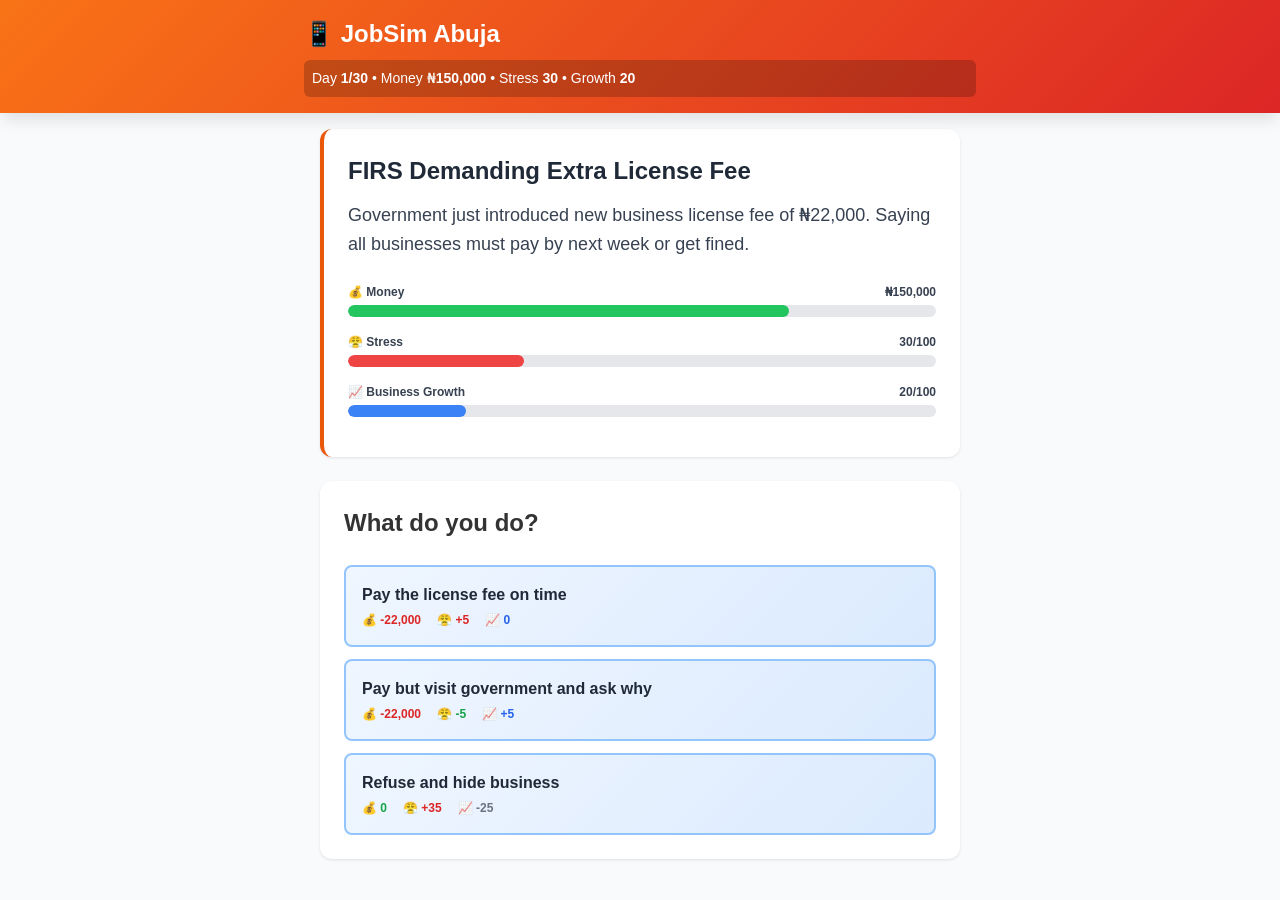
==== index.html @ 6e8648c7 "Add files via upload" ====
<!DOCTYPE html>
<html lang="en">
<head>
    <meta charset="UTF-8">
    <meta name="viewport" content="width=device-width, initial-scale=1.0">
    <title>JobSim Abuja - 30 Day Business Simulation</title>
    <link rel="stylesheet" href="style.css">
</head>
<body>
    <div class="header"></div>
    <div class="container"></div>
    <script src="script.js"></script>
</body>
</html>
---- style.css ----
* {
    margin: 0;
    padding: 0;
    box-sizing: border-box;
}

body {
    font-family: -apple-system, BlinkMacSystemFont, 'Segoe UI', Roboto, Oxygen, Ubuntu, Cantarell, sans-serif;
    background-color: #f9fafb;
    color: #333;
    line-height: 1.5;
}

/* ============ ANIMATIONS ============ */
@keyframes flash-red {
    0%, 100% { color: inherit; }
    50% { color: #dc2626; }
}

@keyframes shake {
    0%, 100% { transform: translateX(0); }
    10%, 30%, 50%, 70%, 90% { transform: translateX(-5px); }
    20%, 40%, 60%, 80% { transform: translateX(5px); }
}

@keyframes slideInDown {
    from {
        opacity: 0;
        transform: translateY(-30px);
    }
    to {
        opacity: 1;
        transform: translateY(0);
    }
}

@keyframes fadeIn {
    from { opacity: 0; }
    to { opacity: 1; }
}

@keyframes scaleIn {
    from {
        opacity: 0;
        transform: scale(0.95);
    }
    to {
        opacity: 1;
        transform: scale(1);
    }
}

.flash-red {
    animation: flash-red 0.6s ease-in-out 3;
}

.shake {
    animation: shake 0.5s ease-in-out 1;
}

.vignette {
    position: fixed;
    top: 0;
    left: 0;
    width: 100%;
    height: 100%;
    pointer-events: none;
    box-shadow: inset 0 0 100px rgba(220, 38, 38, 0.3);
    z-index: 40;
}

/* ============ HEADER ============ */
.header {
    background: linear-gradient(135deg, #f97316 0%, #dc2626 100%);
    color: white;
    padding: 1rem;
    box-shadow: 0 10px 15px -3px rgba(0, 0, 0, 0.1);
    position: sticky;
    top: 0;
    z-index: 10;
    animation: slideInDown 0.3s ease-out;
}

.header-content {
    max-width: 42rem;
    margin: 0 auto;
}

.header h1 {
    font-size: 1.5rem;
    font-weight: bold;
    margin-bottom: 0.5rem;
}

.header-stats {
    font-size: 0.875rem;
    background-color: rgba(0, 0, 0, 0.2);
    padding: 0.5rem;
    border-radius: 0.375rem;
}

.header-stats span {
    font-weight: 600;
}

/* ============ CONTAINER ============ */
.container {
    max-width: 42rem;
    margin: 0 auto;
    padding: 1rem;
    padding-bottom: 2rem;
}

/* ============ CARD ============ */
.card {
    background: white;
    border-radius: 0.75rem;
    box-shadow: 0 1px 3px rgba(0, 0, 0, 0.1);
    padding: 1.5rem;
    animation: scaleIn 0.3s ease-out;
}

.card.gameplay {
    margin-bottom: 1.5rem;
}

.card.scenario {
    border-left: 4px solid #ea580c;
}

/* ============ STAT BARS ============ */
.stat-bar {
    margin-bottom: 1rem;
}

.stat-bar-label {
    display: flex;
    justify-content: space-between;
    font-size: 0.75rem;
    font-weight: 600;
    color: #374151;
    margin-bottom: 0.25rem;
}

.stat-bar-label.flash {
    animation: flash-red 0.6s ease-in-out 3;
    color: #dc2626;
}

.stat-bar-track {
    width: 100%;
    background-color: #e5e7eb;
    border-radius: 9999px;
    height: 0.75rem;
    overflow: hidden;
}

.stat-bar-fill {
    height: 100%;
    border-radius: 9999px;
    transition: width 0.3s ease-in-out;
}

.stat-bar-fill.green { background-color: #22c55e; }
.stat-bar-fill.red { background-color: #ef4444; }
.stat-bar-fill.blue { background-color: #3b82f6; }

/* ============ SCENARIO CARD ============ */
.scenario-title {
    font-size: 1.5rem;
    font-weight: bold;
    color: #1f2937;
    margin-bottom: 0.75rem;
}

.scenario-description {
    color: #374151;
    font-size: 1.125rem;
    margin-bottom: 1.5rem;
    line-height: 1.6;
}

/* ============ CHOICES ============ */
.choices {
    display: flex;
    flex-direction: column;
    gap: 0.75rem;
}

.choice-btn {
    text-align: left;
    padding: 1rem;
    background: linear-gradient(135deg, #eff6ff 0%, #dbeafe 100%);
    border: 2px solid #93c5fd;
    border-radius: 0.5rem;
    cursor: pointer;
    transition: all 0.2s;
    font-family: inherit;
    font-size: 1rem;
}

.choice-btn:hover {
    background: linear-gradient(135deg, #dbeafe 0%, #bfdbfe 100%);
    box-shadow: 0 4px 6px -1px rgba(0, 0, 0, 0.1);
}

.choice-btn:active {
    transform: scale(0.98);
}

.choice-text {
    font-weight: 600;
    color: #1f2937;
    margin-bottom: 0.25rem;
}

.choice-impact {
    display: flex;
    gap: 1rem;
    font-size: 0.75rem;
    font-weight: bold;
}

.choice-impact span {
    display: flex;
    align-items: center;
    gap: 0.25rem;
}

.impact-money-positive { color: #16a34a; }
.impact-money-negative { color: #dc2626; }
.impact-stress-positive { color: #dc2626; }
.impact-stress-negative { color: #16a34a; }
.impact-growth-positive { color: #2563eb; }
.impact-growth-negative { color: #6b7280; }

/* ============ CONSEQUENCE VIEW ============ */
.consequence-title {
    font-size: 1.5rem;
    font-weight: bold;
    color: #1f2937;
    margin-bottom: 1rem;
}

.consequence-choice {
    color: #374151;
    font-size: 1.125rem;
    margin-bottom: 1.5rem;
}

.impact-summary {
    background-color: #fef3c7;
    border: 1px solid #fcd34d;
    border-radius: 0.5rem;
    padding: 1rem;
    margin-bottom: 1.5rem;
}

.impact-summary h3 {
    font-weight: bold;
    color: #1f2937;
    margin-bottom: 0.75rem;
}

.impact-item {
    display: flex;
    justify-content: space-between;
    color: #374151;
    margin-bottom: 0.5rem;
}

.impact-item span:last-child { font-weight: bold; }

.tutor-box {
    background-color: #eff6ff;
    border: 1px solid #93c5fd;
    border-radius: 0.5rem;
    padding: 1rem;
    margin-bottom: 1.5rem;
}

.tutor-box h3 {
    font-weight: bold;
    color: #1e40af;
    margin-bottom: 0.5rem;
}

.tutor-box p {
    color: #1e3a8a;
}

/* ============ MODAL ============ */
.modal-overlay {
    position: fixed;
    top: 0;
    left: 0;
    width: 100%;
    height: 100%;
    background-color: rgba(0, 0, 0, 0.5);
    display: flex;
    align-items: center;
    justify-content: center;
    z-index: 50;
    padding: 1rem;
    animation: fadeIn 0.3s ease-out;
}

.modal {
    background: white;
    border-radius: 1.5rem;
    box-shadow: 0 20px 25px -5px rgba(0, 0, 0, 0.1);
    max-width: 28rem;
    padding: 2rem;
    text-align: center;
    animation: scaleIn 0.3s ease-out;
}

.modal h2 {
    font-size: 1.875rem;
    font-weight: bold;
    margin-bottom: 1.5rem;
    color: #1f2937;
}

.modal-stats {
    display: flex;
    flex-direction: column;
    gap: 1rem;
    margin-bottom: 2rem;
}

.modal-stat {
    background: linear-gradient(135deg, #e0f2fe 0%, #e0f2fe 100%);
    border-radius: 0.5rem;
    padding: 1rem;
}

.modal-stat.green { background: linear-gradient(135deg, #dcfce7 0%, #dcfce7 100%); }
.modal-stat.red { background: linear-gradient(135deg, #fee2e2 0%, #fee2e2 100%); }
.modal-stat.blue { background: linear-gradient(135deg, #dbeafe 0%, #dbeafe 100%); }

.modal-stat-label {
    font-weight: 600;
    color: #1f2937;
    margin-bottom: 0.25rem;
    display: flex;
    justify-content: space-between;
}

.modal-stat-change {
    font-size: 1.25rem;
    font-weight: bold;
}

.modal-stat-change.positive { color: #16a34a; }
.modal-stat-change.negative { color: #dc2626; }

.modal-stat-detail {
    font-size: 0.875rem;
    color: #374151;
}

.naija-comment {
    background-color: #fef3c7;
    border: 2px solid #fcd34d;
    border-radius: 0.5rem;
    padding: 1rem;
    margin-bottom: 1.5rem;
}

.naija-comment p {
    color: #78350f;
    font-weight: 600;
    font-style: italic;
    font-size: 0.875rem;
    line-height: 1.5;
}

/* ============ BUTTONS ============ */
.btn {
    width: 100%;
    padding: 0.75rem 1.5rem;
    font-size: 1rem;
    font-weight: 600;
    border: none;
    border-radius: 0.5rem;
    cursor: pointer;
    transition: all 0.2s;
    font-family: inherit;
}

.btn-primary {
    background: linear-gradient(135deg, #22c55e 0%, #059669 100%);
    color: white;
}

.btn-primary:hover {
    background: linear-gradient(135deg, #16a34a 0%, #047857 100%);
    box-shadow: 0 4px 6px -1px rgba(0, 0, 0, 0.1);
}

.btn-continue {
    background: linear-gradient(135deg, #a855f7 0%, #ec4899 100%);
    color: white;
    font-size: 1.125rem;
}

.btn-continue:hover {
    background: linear-gradient(135deg, #9333ea 0%, #db2777 100%);
}

.btn-restart {
    background: linear-gradient(135deg, #3b82f6 0%, #8b5cf6 100%);
    color: white;
}

.btn-restart:hover {
    background: linear-gradient(135deg, #2563eb 0%, #7c3aed 100%);
}

/* ============ GAME OVER ============ */
.game-over-screen {
    min-height: 100vh;
    background: linear-gradient(135deg, #ef4444 0%, #f97316 100%);
    display: flex;
    align-items: center;
    justify-content: center;
    padding: 1rem;
}

.game-over-modal {
    background: white;
    border-radius: 1.5rem;
    box-shadow: 0 20px 25px -5px rgba(0, 0, 0, 0.2);
    max-width: 28rem;
    padding: 2rem;
    text-align: center;
    animation: scaleIn 0.3s ease-out;
}

.game-over-title {
    font-size: 2.25rem;
    font-weight: bold;
    color: #dc2626;
    margin-bottom: 1rem;
}

.game-over-message {
    color: #dc2626;
    font-size: 1.25rem;
    margin-bottom: 1.5rem;
    line-height: 1.6;
}

.game-over-stats {
    background-color: #f3f4f6;
    border-radius: 0.5rem;
    padding: 1rem;
    margin-bottom: 1.5rem;
    text-align: left;
    color: #374151;
}

.game-over-stat {
    margin: 0.5rem 0;
}

/* ============ FINISH SCREEN ============ */
.finish-screen {
    min-height: 100vh;
    background: linear-gradient(135deg, #3b82f6 0%, #a855f7 100%);
    display: flex;
    align-items: center;
    justify-content: center;
    padding: 1rem;
}

.finish-modal {
    background: white;
    border-radius: 1.5rem;
    box-shadow: 0 20px 25px -5px rgba(0, 0, 0, 0.2);
    max-width: 28rem;
    padding: 2rem;
    text-align: center;
    animation: scaleIn 0.3s ease-out;
}

.finish-emoji {
    font-size: 3rem;
    margin-bottom: 1rem;
}

.finish-title {
    font-size: 2rem;
    font-weight: bold;
    color: #7c3aed;
    margin-bottom: 0.5rem;
}

.finish-message {
    color: #374151;
    margin-bottom: 1.5rem;
    font-size: 0.875rem;
    line-height: 1.6;
}

.finish-score {
    background: linear-gradient(135deg, #f0f4ff 0%, #f3e8ff 100%);
    border-radius: 0.5rem;
    padding: 1.5rem;
    margin-bottom: 1.5rem;
}

.finish-score-value {
    font-size: 2.25rem;
    font-weight: bold;
    color: #7c3aed;
    margin-bottom: 1rem;
}

.finish-stats {
    text-align: left;
    display: flex;
    flex-direction: column;
    gap: 0.5rem;
    color: #374151;
}

.finish-stat {
    display: flex;
    justify-content: space-between;
}

.finish-stat strong {
    color: #1f2937;
}

/* ============ RESPONSIVE ============ */
@media (max-width: 640px) {
    .header h1 {
        font-size: 1.25rem;
    }
    
    .scenario-title {
        font-size: 1.25rem;
    }
    
    .modal, .game-over-modal, .finish-modal {
        max-width: 100%;
        padding: 1.5rem;
    }
}
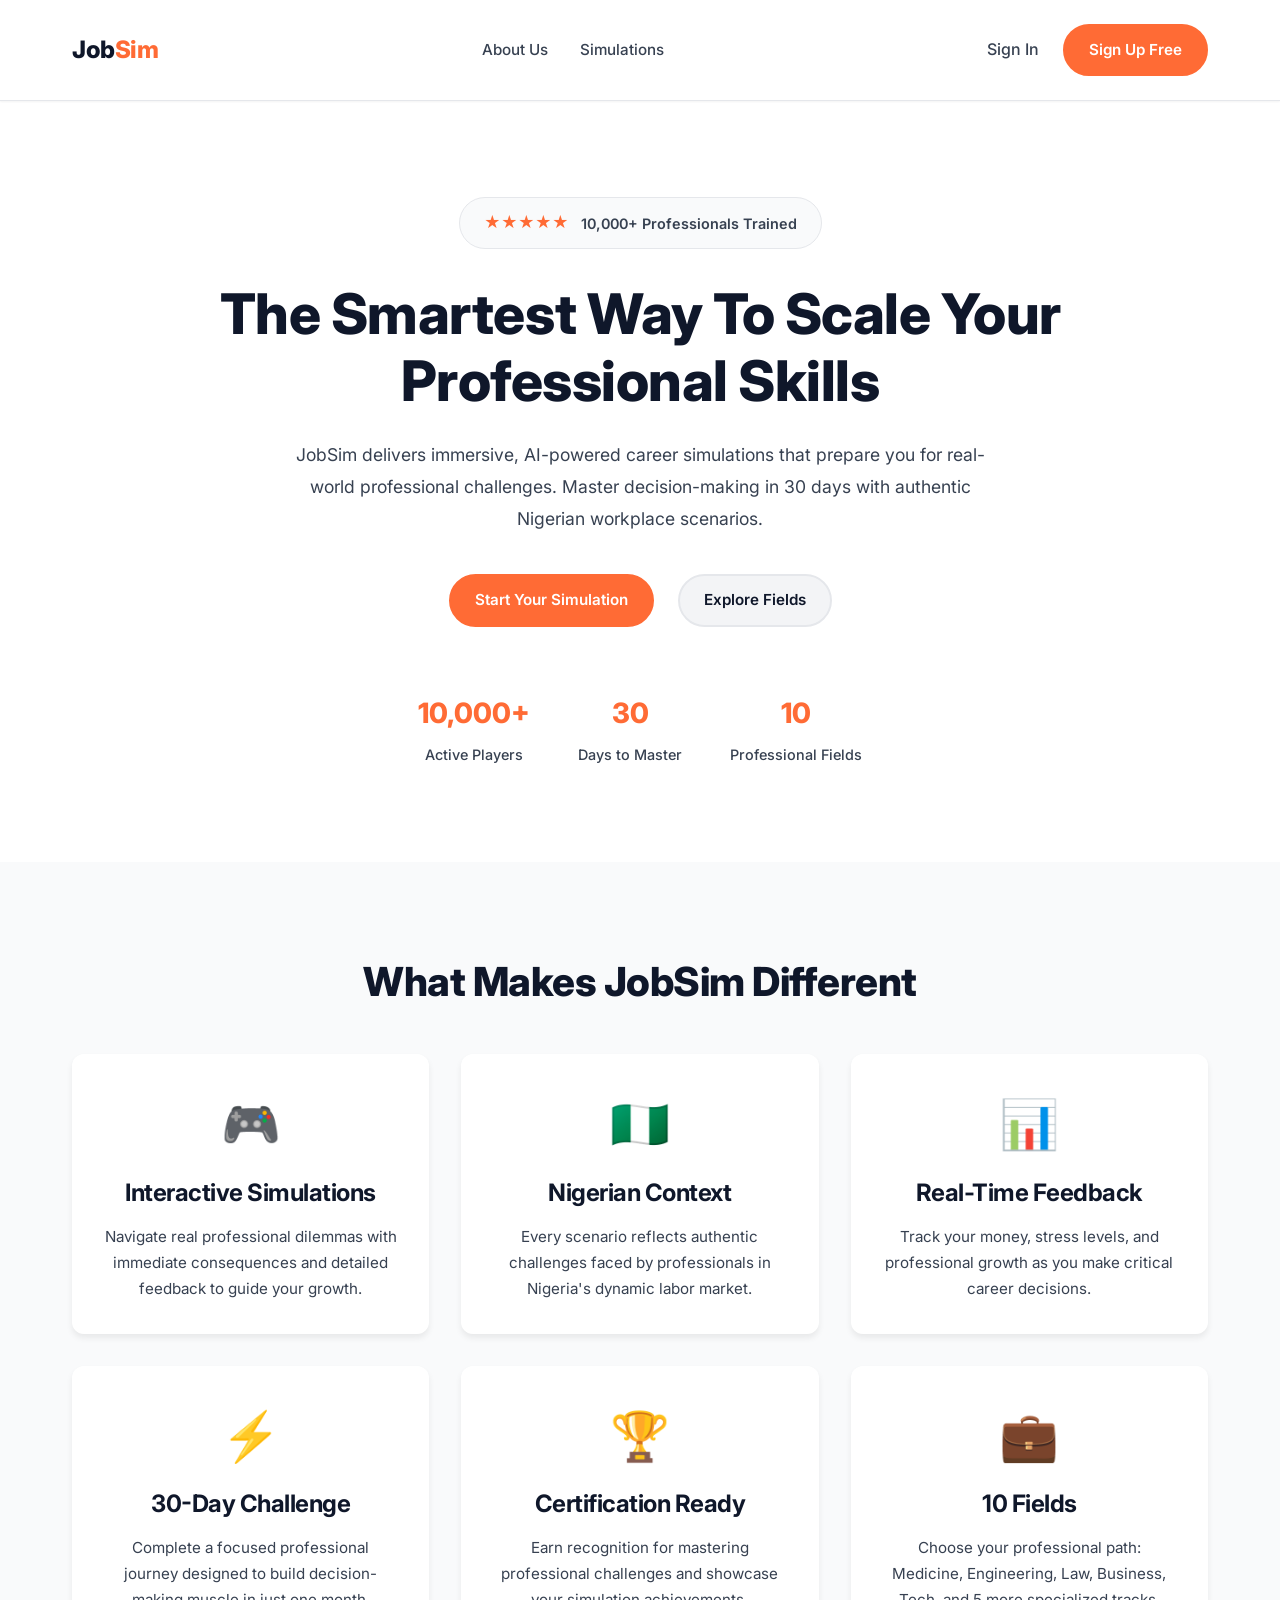
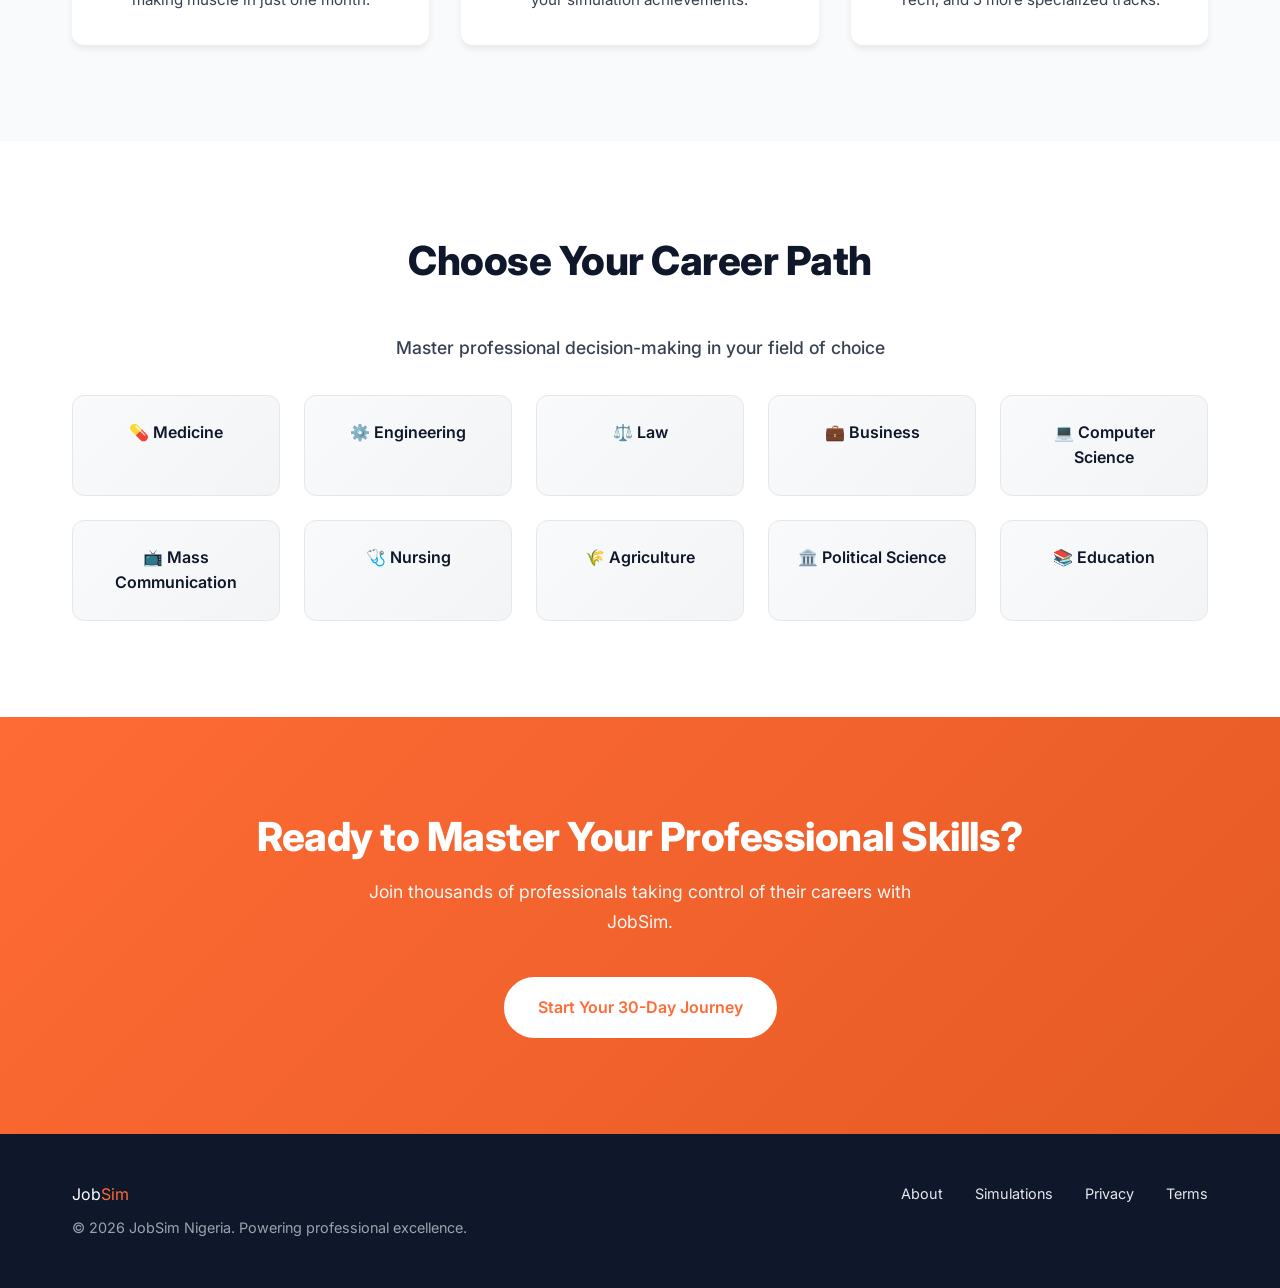
==== commit 9633ed8f: "Add files via upload" ====
--- a/index.html
+++ b/index.html
@@ -4,11 +4,38 @@
     <meta charset="UTF-8">
     <meta name="viewport" content="width=device-width, initial-scale=1.0">
     <title>JobSim Abuja - 30 Day Business Simulation</title>
+    <link href="https://fonts.googleapis.com/css2?family=Inter:wght@400;500;600;700;800&display=swap" rel="stylesheet">
+    <link rel="stylesheet" href="global-style.css">
     <link rel="stylesheet" href="style.css">
 </head>
 <body>
+    <!-- Floating Icons Background -->
+    <div class="floating-icons-container" id="floating-icons-container"></div>
+
     <div class="header"></div>
     <div class="container"></div>
     <script src="script.js"></script>
+
+    <script>
+        // Generate floating icons background
+        function createFloatingIcons() {
+            const container = document.getElementById('floating-icons-container');
+            const icons = ['📱', '💼', '📊', '🎯', '⚡', '🏆', '💡', '🚀', '📈', '✨', '🎓', '🔥'];
+            const iconCount = 10;
+
+            for (let i = 0; i < iconCount; i++) {
+                const icon = document.createElement('div');
+                icon.className = 'floating-icon';
+                icon.textContent = icons[Math.floor(Math.random() * icons.length)];
+                icon.style.left = Math.random() * 100 + '%';
+                icon.style.top = Math.random() * 100 + '%';
+                icon.style.animationDuration = (Math.random() * 10 + 15) + 's';
+                icon.style.animationDelay = Math.random() * 5 + 's';
+                container.appendChild(icon);
+            }
+        }
+
+        document.addEventListener('DOMContentLoaded', createFloatingIcons);
+    </script>
 </body>
 </html>
--- a/global-style.css
+++ b/global-style.css
@@ -0,0 +1,461 @@
+/* ============ GLOBAL STYLES - APPLIED TO ALL PAGES ============ */
+* {
+    margin: 0;
+    padding: 0;
+    box-sizing: border-box;
+}
+
+:root {
+    /* Brand Colors */
+    --brand-color: #FF6B35;
+    --brand-color-dark: #E55A24;
+    --headline-color: #0F172A;
+    --text-color: #374151;
+    --text-light: #6B7280;
+    --bg-white: #FFFFFF;
+    --bg-light: #F9FAFB;
+    --bg-lighter: #F3F4F6;
+    --border-color: #E5E7EB;
+    --border-light: #D1D5DB;
+    --error-color: #DC2626;
+    --success-color: #16A34A;
+    --warning-color: #EA580C;
+    
+    /* Shadows */
+    --shadow-sm: 0 1px 2px rgba(0, 0, 0, 0.05);
+    --shadow: 0 4px 6px rgba(0, 0, 0, 0.07);
+    --shadow-md: 0 6px 12px rgba(0, 0, 0, 0.1);
+    --shadow-lg: 0 10px 25px rgba(0, 0, 0, 0.1);
+    --shadow-xl: 0 20px 40px rgba(0, 0, 0, 0.15);
+    
+    /* Spacing */
+    --spacing-xs: 0.25rem;
+    --spacing-sm: 0.5rem;
+    --spacing-md: 1rem;
+    --spacing-lg: 1.5rem;
+    --spacing-xl: 2rem;
+    --spacing-2xl: 3rem;
+    --spacing-3xl: 4rem;
+    
+    /* Border Radius */
+    --radius-sm: 4px;
+    --radius-md: 8px;
+    --radius-lg: 12px;
+    --radius-xl: 16px;
+    --radius-full: 50px;
+    
+    /* Transitions */
+    --transition-fast: 150ms ease;
+    --transition-base: 200ms ease;
+    --transition-slow: 300ms ease;
+}
+
+html {
+    scroll-behavior: smooth;
+}
+
+body {
+    font-family: 'Inter', -apple-system, BlinkMacSystemFont, 'Segoe UI', Roboto, Oxygen, Ubuntu, Cantarell, sans-serif;
+    background-color: var(--bg-white);
+    color: var(--text-color);
+    line-height: 1.6;
+    -webkit-font-smoothing: antialiased;
+    -moz-osx-font-smoothing: grayscale;
+    font-feature-settings: 'rlig' 1, 'calt' 1;
+}
+
+/* ============ TYPOGRAPHY ============ */
+
+h1, h2, h3, h4, h5, h6 {
+    color: var(--headline-color);
+    font-weight: 700;
+    letter-spacing: -0.5px;
+    line-height: 1.2;
+}
+
+h1 {
+    font-size: 3.5rem;
+    font-weight: 800;
+}
+
+h2 {
+    font-size: 2.5rem;
+    font-weight: 800;
+}
+
+h3 {
+    font-size: 1.5rem;
+    font-weight: 700;
+}
+
+h4 {
+    font-size: 1.25rem;
+    font-weight: 600;
+}
+
+h5 {
+    font-size: 1.1rem;
+    font-weight: 600;
+}
+
+h6 {
+    font-size: 1rem;
+    font-weight: 600;
+}
+
+p {
+    color: var(--text-color);
+    line-height: 1.7;
+}
+
+a {
+    color: var(--brand-color);
+    text-decoration: none;
+    transition: color var(--transition-base);
+}
+
+a:hover {
+    color: var(--brand-color-dark);
+}
+
+/* ============ BUTTONS - UNIFIED STYLE ============ */
+
+.btn {
+    display: inline-flex;
+    align-items: center;
+    justify-content: center;
+    padding: 0.75rem 1.5rem;
+    border-radius: var(--radius-full);
+    text-decoration: none;
+    font-weight: 600;
+    font-size: 0.95rem;
+    border: 2px solid transparent;
+    cursor: pointer;
+    transition: all var(--transition-base);
+    gap: var(--spacing-sm);
+    white-space: nowrap;
+    font-family: 'Inter', sans-serif;
+}
+
+.btn-primary {
+    background-color: var(--brand-color);
+    color: white;
+    border-color: var(--brand-color);
+}
+
+.btn-primary:hover {
+    background-color: var(--brand-color-dark);
+    border-color: var(--brand-color-dark);
+    transform: translateY(-2px);
+    box-shadow: 0 6px 12px rgba(255, 107, 53, 0.3);
+}
+
+.btn-primary:active {
+    transform: translateY(0);
+}
+
+.btn-primary:disabled {
+    opacity: 0.6;
+    cursor: not-allowed;
+    transform: none;
+}
+
+.btn-secondary {
+    background-color: var(--bg-lighter);
+    color: var(--headline-color);
+    border-color: var(--border-color);
+}
+
+.btn-secondary:hover {
+    background-color: var(--border-color);
+    border-color: var(--border-light);
+    transform: translateY(-2px);
+}
+
+.btn-secondary:disabled {
+    opacity: 0.6;
+    cursor: not-allowed;
+    transform: none;
+}
+
+.btn-ghost {
+    background-color: transparent;
+    color: var(--brand-color);
+    border-color: var(--brand-color);
+}
+
+.btn-ghost:hover {
+    background-color: rgba(255, 107, 53, 0.05);
+}
+
+.btn-large {
+    padding: 1rem 2rem;
+    font-size: 1rem;
+}
+
+.btn-small {
+    padding: 0.5rem 1rem;
+    font-size: 0.85rem;
+}
+
+.capsule {
+    border-radius: var(--radius-full);
+}
+
+/* ============ FORMS ============ */
+
+.form-group {
+    margin-bottom: var(--spacing-lg);
+}
+
+.form-group label {
+    display: block;
+    margin-bottom: var(--spacing-sm);
+    color: var(--headline-color);
+    font-weight: 600;
+    font-size: 0.9rem;
+}
+
+.form-group input,
+.form-group textarea,
+.form-group select {
+    width: 100%;
+    padding: 0.75rem;
+    border: 2px solid var(--border-color);
+    border-radius: var(--radius-md);
+    font-family: 'Inter', sans-serif;
+    font-size: 1rem;
+    color: var(--text-color);
+    transition: all var(--transition-base);
+}
+
+.form-group input:focus,
+.form-group textarea:focus,
+.form-group select:focus {
+    outline: none;
+    border-color: var(--brand-color);
+    box-shadow: 0 0 0 3px rgba(255, 107, 53, 0.1);
+}
+
+.form-group input::placeholder,
+.form-group textarea::placeholder {
+    color: var(--text-light);
+}
+
+.error-text {
+    display: block;
+    color: var(--error-color);
+    font-size: 0.85rem;
+    margin-top: var(--spacing-xs);
+    font-weight: 500;
+}
+
+.success-text {
+    display: block;
+    color: var(--success-color);
+    font-size: 0.85rem;
+    margin-top: var(--spacing-xs);
+    font-weight: 500;
+}
+
+/* ============ CONTAINERS & LAYOUT ============ */
+
+.container {
+    max-width: 1200px;
+    margin: 0 auto;
+    padding: 0 2rem;
+}
+
+.container-sm {
+    max-width: 600px;
+    margin: 0 auto;
+    padding: 0 2rem;
+}
+
+.container-lg {
+    max-width: 1400px;
+    margin: 0 auto;
+    padding: 0 2rem;
+}
+
+/* ============ CARDS ============ */
+
+.card {
+    background-color: var(--bg-white);
+    border: 1px solid var(--border-color);
+    border-radius: var(--radius-lg);
+    padding: 2rem;
+    box-shadow: var(--shadow);
+    transition: all var(--transition-base);
+}
+
+.card:hover {
+    box-shadow: var(--shadow-lg);
+    transform: translateY(-4px);
+}
+
+/* ============ BADGES & PILLS ============ */
+
+.badge {
+    display: inline-block;
+    padding: 0.5rem 1rem;
+    border-radius: var(--radius-full);
+    font-size: 0.85rem;
+    font-weight: 600;
+}
+
+.badge-primary {
+    background-color: rgba(255, 107, 53, 0.1);
+    color: var(--brand-color);
+}
+
+.badge-secondary {
+    background-color: var(--bg-lighter);
+    color: var(--headline-color);
+}
+
+.badge-success {
+    background-color: rgba(22, 163, 74, 0.1);
+    color: var(--success-color);
+}
+
+.badge-error {
+    background-color: rgba(220, 38, 38, 0.1);
+    color: var(--error-color);
+}
+
+/* ============ UTILITY CLASSES ============ */
+
+.hidden {
+    display: none !important;
+}
+
+.visible {
+    display: block !important;
+}
+
+.text-center {
+    text-align: center;
+}
+
+.text-left {
+    text-align: left;
+}
+
+.text-right {
+    text-align: right;
+}
+
+.text-muted {
+    color: var(--text-light);
+}
+
+.text-brand {
+    color: var(--brand-color);
+}
+
+.text-headline {
+    color: var(--headline-color);
+}
+
+.font-bold {
+    font-weight: 700;
+}
+
+.font-semibold {
+    font-weight: 600;
+}
+
+.font-medium {
+    font-weight: 500;
+}
+
+.font-normal {
+    font-weight: 400;
+}
+
+.mt-1 { margin-top: var(--spacing-sm); }
+.mt-2 { margin-top: var(--spacing-md); }
+.mt-3 { margin-top: var(--spacing-lg); }
+.mt-4 { margin-top: var(--spacing-xl); }
+
+.mb-1 { margin-bottom: var(--spacing-sm); }
+.mb-2 { margin-bottom: var(--spacing-md); }
+.mb-3 { margin-bottom: var(--spacing-lg); }
+.mb-4 { margin-bottom: var(--spacing-xl); }
+
+.px-1 { padding-left: var(--spacing-sm); padding-right: var(--spacing-sm); }
+.px-2 { padding-left: var(--spacing-md); padding-right: var(--spacing-md); }
+.px-3 { padding-left: var(--spacing-lg); padding-right: var(--spacing-lg); }
+
+.py-1 { padding-top: var(--spacing-sm); padding-bottom: var(--spacing-sm); }
+.py-2 { padding-top: var(--spacing-md); padding-bottom: var(--spacing-md); }
+.py-3 { padding-top: var(--spacing-lg); padding-bottom: var(--spacing-lg); }
+
+.flex {
+    display: flex;
+}
+
+.flex-center {
+    display: flex;
+    align-items: center;
+    justify-content: center;
+}
+
+.flex-between {
+    display: flex;
+    align-items: center;
+    justify-content: space-between;
+}
+
+.gap-1 { gap: var(--spacing-sm); }
+.gap-2 { gap: var(--spacing-md); }
+.gap-3 { gap: var(--spacing-lg); }
+
+/* ============ RESPONSIVE ============ */
+
+@media (max-width: 768px) {
+    h1 {
+        font-size: 2.5rem;
+    }
+    
+    h2 {
+        font-size: 2rem;
+    }
+    
+    h3 {
+        font-size: 1.25rem;
+    }
+    
+    .container,
+    .container-sm,
+    .container-lg {
+        padding: 0 1rem;
+    }
+}
+
+@media (max-width: 480px) {
+    h1 {
+        font-size: 2rem;
+    }
+    
+    h2 {
+        font-size: 1.5rem;
+    }
+    
+    h3 {
+        font-size: 1.1rem;
+    }
+    
+    .btn {
+        width: 100%;
+        padding: 0.7rem 1.2rem;
+        font-size: 0.9rem;
+    }
+    
+    .container,
+    .container-sm,
+    .container-lg {
+        padding: 0 1rem;
+    }
+}
--- a/style.css
+++ b/style.css
@@ -1,295 +1,348 @@
-* {
-    margin: 0;
-    padding: 0;
-    box-sizing: border-box;
-}
-
 body {
-    font-family: -apple-system, BlinkMacSystemFont, 'Segoe UI', Roboto, Oxygen, Ubuntu, Cantarell, sans-serif;
-    background-color: #f9fafb;
-    color: #333;
-    line-height: 1.5;
-}
-
-/* ============ ANIMATIONS ============ */
-@keyframes flash-red {
-    0%, 100% { color: inherit; }
-    50% { color: #dc2626; }
-}
-
-@keyframes shake {
-    0%, 100% { transform: translateX(0); }
-    10%, 30%, 50%, 70%, 90% { transform: translateX(-5px); }
-    20%, 40%, 60%, 80% { transform: translateX(5px); }
-}
-
-@keyframes slideInDown {
-    from {
-        opacity: 0;
-        transform: translateY(-30px);
-    }
-    to {
-        opacity: 1;
-        transform: translateY(0);
-    }
-}
-
-@keyframes fadeIn {
-    from { opacity: 0; }
-    to { opacity: 1; }
-}
-
-@keyframes scaleIn {
-    from {
-        opacity: 0;
-        transform: scale(0.95);
-    }
-    to {
-        opacity: 1;
-        transform: scale(1);
-    }
-}
-
-.flash-red {
-    animation: flash-red 0.6s ease-in-out 3;
-}
-
-.shake {
-    animation: shake 0.5s ease-in-out 1;
-}
-
-.vignette {
+    background-color: var(--bg-light);
+    color: var(--text-color);
+    line-height: 1.6;
+    position: relative;
+}
+
+/* ============ FLOATING ICONS BACKGROUND ============ */
+.floating-icons-container {
     position: fixed;
     top: 0;
     left: 0;
     width: 100%;
     height: 100%;
     pointer-events: none;
-    box-shadow: inset 0 0 100px rgba(220, 38, 38, 0.3);
-    z-index: 40;
+    z-index: 0;
+    overflow: hidden;
+}
+
+.floating-icon {
+    position: absolute;
+    font-size: 2.5rem;
+    opacity: 0.05;
+    user-select: none;
+    animation: floatDrift linear infinite;
+}
+
+@keyframes floatDrift {
+    0% {
+        transform: translateY(0) translateX(0) rotate(0deg);
+    }
+    25% {
+        transform: translateY(-20px) translateX(15px) rotate(90deg);
+    }
+    50% {
+        transform: translateY(-40px) translateX(0) rotate(180deg);
+    }
+    75% {
+        transform: translateY(-20px) translateX(-15px) rotate(270deg);
+    }
+    100% {
+        transform: translateY(0) translateX(0) rotate(360deg);
+    }
+}
+
+/* ============ ANIMATIONS ============ */
+@keyframes fadeInUp {
+    from {
+        opacity: 0;
+        transform: translateY(20px);
+    }
+    to {
+        opacity: 1;
+        transform: translateY(0);
+    }
 }
 
 /* ============ HEADER ============ */
 .header {
-    background: linear-gradient(135deg, #f97316 0%, #dc2626 100%);
-    color: white;
-    padding: 1rem;
-    box-shadow: 0 10px 15px -3px rgba(0, 0, 0, 0.1);
+    background-color: var(--bg-white);
+    border-bottom: 1px solid var(--border-color);
+    padding: 1.5rem 0;
     position: sticky;
     top: 0;
-    z-index: 10;
-    animation: slideInDown 0.3s ease-out;
+    z-index: 100;
+    box-shadow: var(--shadow-sm);
+    position: relative;
 }
 
 .header-content {
-    max-width: 42rem;
+    max-width: 1200px;
     margin: 0 auto;
-}
-
-.header h1 {
+    padding: 0 2rem;
+    display: flex;
+    justify-content: space-between;
+    align-items: center;
+    gap: 2rem;
+}
+
+.header-left {
+    flex: 1;
+}
+
+.header-left h1 {
+    color: var(--headline-color);
     font-size: 1.5rem;
-    font-weight: bold;
-    margin-bottom: 0.5rem;
+    font-weight: 800;
+    margin-bottom: 0.25rem;
+}
+
+.user-info {
+    font-size: 0.875rem;
+    color: var(--text-color);
+    font-weight: 500;
 }
 
 .header-stats {
-    font-size: 0.875rem;
-    background-color: rgba(0, 0, 0, 0.2);
+    flex: 1;
+    text-align: center;
+    color: var(--text-color);
+    font-size: 0.9rem;
+}
+
+.header-stats span {
+    font-weight: 600;
+    color: var(--brand-color);
+}
+
+.logout-btn {
+    background-color: white;
+    color: var(--brand-color);
+    border: 2px solid var(--border-color);
+    padding: 0.625rem 1.25rem;
+    border-radius: var(--radius-md);
+    cursor: pointer;
+    font-weight: 600;
+    font-size: 0.9rem;
+    transition: all var(--transition-base);
+}
+
+.logout-btn:hover {
+    border-color: var(--brand-color);
+    background-color: var(--bg-light);
+    box-shadow: var(--shadow-md);
+}
+
+.logout-btn:active {
+    transform: scale(0.98);
+}
+
+/* ============ HEADER NAVIGATION ============ */
+.header-nav {
+    display: flex;
+    gap: 0.5rem;
+    align-items: center;
+}
+
+.nav-btn {
+    background: none;
+    border: none;
+    font-size: 1.3rem;
+    cursor: pointer;
     padding: 0.5rem;
-    border-radius: 0.375rem;
-}
-
-.header-stats span {
-    font-weight: 600;
+    transition: all var(--transition-base);
+    border-radius: var(--radius-md);
+}
+
+.nav-btn:hover {
+    background-color: var(--bg-light);
+    transform: scale(1.15);
+}
+
+.nav-btn:active {
+    transform: scale(0.95);
 }
 
 /* ============ CONTAINER ============ */
 .container {
-    max-width: 42rem;
+    max-width: 1200px;
     margin: 0 auto;
-    padding: 1rem;
-    padding-bottom: 2rem;
+    padding: 2rem;
+    position: relative;
+    z-index: 1;
 }
 
 /* ============ CARD ============ */
 .card {
-    background: white;
-    border-radius: 0.75rem;
-    box-shadow: 0 1px 3px rgba(0, 0, 0, 0.1);
-    padding: 1.5rem;
-    animation: scaleIn 0.3s ease-out;
+    background: var(--bg-white);
+    border-radius: var(--radius-lg);
+    box-shadow: var(--shadow);
+    padding: 2rem;
+    animation: fadeInUp 0.6s ease-out;
+    border: 1px solid var(--border-color);
+    margin-bottom: 1.5rem;
 }
 
 .card.gameplay {
-    margin-bottom: 1.5rem;
+    margin-bottom: 2rem;
 }
 
 .card.scenario {
-    border-left: 4px solid #ea580c;
+    border-left: 4px solid var(--brand-color);
 }
 
 /* ============ STAT BARS ============ */
 .stat-bar {
-    margin-bottom: 1rem;
+    margin-bottom: 1.5rem;
 }
 
 .stat-bar-label {
     display: flex;
     justify-content: space-between;
-    font-size: 0.75rem;
-    font-weight: 600;
-    color: #374151;
-    margin-bottom: 0.25rem;
-}
-
-.stat-bar-label.flash {
-    animation: flash-red 0.6s ease-in-out 3;
-    color: #dc2626;
+    font-size: 0.85rem;
+    font-weight: 600;
+    color: var(--headline-color);
+    margin-bottom: 0.5rem;
 }
 
 .stat-bar-track {
     width: 100%;
-    background-color: #e5e7eb;
+    background-color: var(--border-color);
     border-radius: 9999px;
-    height: 0.75rem;
+    height: 8px;
     overflow: hidden;
 }
 
 .stat-bar-fill {
     height: 100%;
     border-radius: 9999px;
-    transition: width 0.3s ease-in-out;
-}
-
-.stat-bar-fill.green { background-color: #22c55e; }
-.stat-bar-fill.red { background-color: #ef4444; }
-.stat-bar-fill.blue { background-color: #3b82f6; }
+    transition: width var(--transition-base);
+}
+
+.stat-bar-fill.green { background-color: #10B981; }
+.stat-bar-fill.red { background-color: #EF4444; }
+.stat-bar-fill.blue { background-color: #3B82F6; }
 
 /* ============ SCENARIO CARD ============ */
 .scenario-title {
     font-size: 1.5rem;
-    font-weight: bold;
-    color: #1f2937;
-    margin-bottom: 0.75rem;
+    font-weight: 800;
+    color: var(--headline-color);
+    margin-bottom: 1rem;
 }
 
 .scenario-description {
-    color: #374151;
-    font-size: 1.125rem;
-    margin-bottom: 1.5rem;
-    line-height: 1.6;
+    color: var(--text-color);
+    font-size: 1.1rem;
+    margin-bottom: 1.5rem;
+    line-height: 1.7;
 }
 
 /* ============ CHOICES ============ */
 .choices {
     display: flex;
     flex-direction: column;
-    gap: 0.75rem;
+    gap: 1rem;
 }
 
 .choice-btn {
     text-align: left;
-    padding: 1rem;
-    background: linear-gradient(135deg, #eff6ff 0%, #dbeafe 100%);
-    border: 2px solid #93c5fd;
-    border-radius: 0.5rem;
+    padding: 1.25rem;
+    background: var(--bg-white);
+    border: 2px solid var(--border-color);
+    border-radius: var(--radius-md);
     cursor: pointer;
-    transition: all 0.2s;
-    font-family: inherit;
+    transition: all var(--transition-base);
+    font-family: 'Inter', sans-serif;
     font-size: 1rem;
 }
 
 .choice-btn:hover {
-    background: linear-gradient(135deg, #dbeafe 0%, #bfdbfe 100%);
-    box-shadow: 0 4px 6px -1px rgba(0, 0, 0, 0.1);
+    border-color: var(--brand-color);
+    background-color: var(--bg-light);
+    box-shadow: var(--shadow-md);
+    transform: translateY(-2px);
 }
 
 .choice-btn:active {
-    transform: scale(0.98);
+    transform: translateY(0);
 }
 
 .choice-text {
     font-weight: 600;
-    color: #1f2937;
-    margin-bottom: 0.25rem;
+    color: var(--headline-color);
+    margin-bottom: 0.5rem;
 }
 
 .choice-impact {
     display: flex;
-    gap: 1rem;
-    font-size: 0.75rem;
-    font-weight: bold;
+    gap: 1.5rem;
+    font-size: 0.85rem;
+    font-weight: 600;
 }
 
 .choice-impact span {
     display: flex;
     align-items: center;
-    gap: 0.25rem;
-}
-
-.impact-money-positive { color: #16a34a; }
-.impact-money-negative { color: #dc2626; }
-.impact-stress-positive { color: #dc2626; }
-.impact-stress-negative { color: #16a34a; }
-.impact-growth-positive { color: #2563eb; }
-.impact-growth-negative { color: #6b7280; }
+    gap: 0.5rem;
+}
+
+.impact-money-positive { color: #10B981; }
+.impact-money-negative { color: #EF4444; }
+.impact-stress-positive { color: #EF4444; }
+.impact-stress-negative { color: #10B981; }
+.impact-growth-positive { color: #3B82F6; }
+.impact-growth-negative { color: #9CA3AF; }
 
 /* ============ CONSEQUENCE VIEW ============ */
 .consequence-title {
     font-size: 1.5rem;
-    font-weight: bold;
-    color: #1f2937;
+    font-weight: 800;
+    color: var(--headline-color);
     margin-bottom: 1rem;
 }
 
 .consequence-choice {
-    color: #374151;
-    font-size: 1.125rem;
+    color: var(--text-color);
+    font-size: 1.1rem;
     margin-bottom: 1.5rem;
 }
 
 .impact-summary {
-    background-color: #fef3c7;
-    border: 1px solid #fcd34d;
-    border-radius: 0.5rem;
-    padding: 1rem;
+    background-color: #FEF3C7;
+    border: 1px solid #FCD34D;
+    border-radius: var(--radius-md);
+    padding: 1.5rem;
     margin-bottom: 1.5rem;
 }
 
 .impact-summary h3 {
-    font-weight: bold;
-    color: #1f2937;
+    font-weight: 700;
+    color: var(--headline-color);
+    margin-bottom: 1rem;
+}
+
+.impact-item {
+    display: flex;
+    justify-content: space-between;
+    color: var(--text-color);
     margin-bottom: 0.75rem;
 }
 
-.impact-item {
-    display: flex;
-    justify-content: space-between;
-    color: #374151;
+.impact-item span:last-child { font-weight: 600; }
+
+.tutor-box {
+    background-color: #DBEAFE;
+    border: 1px solid #93C5FD;
+    border-radius: var(--radius-md);
+    padding: 1.25rem;
+    margin-bottom: 1.5rem;
+}
+
+.tutor-box h3 {
+    font-weight: 700;
+    color: #1E40AF;
     margin-bottom: 0.5rem;
 }
 
-.impact-item span:last-child { font-weight: bold; }
-
-.tutor-box {
-    background-color: #eff6ff;
-    border: 1px solid #93c5fd;
-    border-radius: 0.5rem;
-    padding: 1rem;
-    margin-bottom: 1.5rem;
-}
-
-.tutor-box h3 {
-    font-weight: bold;
-    color: #1e40af;
-    margin-bottom: 0.5rem;
-}
-
 .tutor-box p {
-    color: #1e3a8a;
-}
-
-/* ============ MODAL ============ */
+    color: #1E3A8A;
+    font-size: 0.95rem;
+    line-height: 1.6;
+}
+
+/* ============ MODAL OVERLAY ============ */
 .modal-overlay {
     position: fixed;
     top: 0;
@@ -305,21 +358,22 @@
     animation: fadeIn 0.3s ease-out;
 }
 
+/* ============ MODAL ============ */
 .modal {
-    background: white;
-    border-radius: 1.5rem;
-    box-shadow: 0 20px 25px -5px rgba(0, 0, 0, 0.1);
+    background: var(--bg-white);
+    border-radius: var(--radius-lg);
+    box-shadow: var(--shadow-xl);
     max-width: 28rem;
     padding: 2rem;
     text-align: center;
-    animation: scaleIn 0.3s ease-out;
+    animation: fadeInUp 0.6s ease-out;
 }
 
 .modal h2 {
-    font-size: 1.875rem;
-    font-weight: bold;
-    margin-bottom: 1.5rem;
-    color: #1f2937;
+    font-size: 1.75rem;
+    font-weight: 800;
+    margin-bottom: 1.5rem;
+    color: var(--headline-color);
 }
 
 .modal-stats {
@@ -330,98 +384,108 @@
 }
 
 .modal-stat {
-    background: linear-gradient(135deg, #e0f2fe 0%, #e0f2fe 100%);
-    border-radius: 0.5rem;
+    background: var(--bg-light);
+    border-radius: var(--radius-md);
     padding: 1rem;
 }
 
-.modal-stat.green { background: linear-gradient(135deg, #dcfce7 0%, #dcfce7 100%); }
-.modal-stat.red { background: linear-gradient(135deg, #fee2e2 0%, #fee2e2 100%); }
-.modal-stat.blue { background: linear-gradient(135deg, #dbeafe 0%, #dbeafe 100%); }
+.modal-stat.green { background: #DCFCE7; }
+.modal-stat.red { background: #FEE2E2; }
+.modal-stat.blue { background: #DBEAFE; }
 
 .modal-stat-label {
     font-weight: 600;
-    color: #1f2937;
-    margin-bottom: 0.25rem;
+    color: var(--headline-color);
+    margin-bottom: 0.5rem;
     display: flex;
     justify-content: space-between;
 }
 
 .modal-stat-change {
     font-size: 1.25rem;
-    font-weight: bold;
-}
-
-.modal-stat-change.positive { color: #16a34a; }
-.modal-stat-change.negative { color: #dc2626; }
+    font-weight: 800;
+}
+
+.modal-stat-change.positive { color: #10B981; }
+.modal-stat-change.negative { color: #EF4444; }
 
 .modal-stat-detail {
     font-size: 0.875rem;
-    color: #374151;
+    color: var(--text-color);
 }
 
 .naija-comment {
-    background-color: #fef3c7;
-    border: 2px solid #fcd34d;
-    border-radius: 0.5rem;
-    padding: 1rem;
+    background-color: #FEF3C7;
+    border: 2px solid #FCD34D;
+    border-radius: var(--radius-md);
+    padding: 1.25rem;
     margin-bottom: 1.5rem;
 }
 
 .naija-comment p {
-    color: #78350f;
+    color: #78350F;
     font-weight: 600;
     font-style: italic;
-    font-size: 0.875rem;
-    line-height: 1.5;
+    font-size: 0.9rem;
+    line-height: 1.6;
+    margin: 0;
 }
 
 /* ============ BUTTONS ============ */
 .btn {
     width: 100%;
-    padding: 0.75rem 1.5rem;
+    padding: 0.875rem 1.5rem;
     font-size: 1rem;
     font-weight: 600;
     border: none;
-    border-radius: 0.5rem;
+    border-radius: var(--radius-md);
     cursor: pointer;
-    transition: all 0.2s;
-    font-family: inherit;
+    transition: all var(--transition-base);
+    font-family: 'Inter', sans-serif;
 }
 
 .btn-primary {
-    background: linear-gradient(135deg, #22c55e 0%, #059669 100%);
+    background-color: var(--brand-color);
     color: white;
+    border: 2px solid var(--brand-color);
 }
 
 .btn-primary:hover {
-    background: linear-gradient(135deg, #16a34a 0%, #047857 100%);
-    box-shadow: 0 4px 6px -1px rgba(0, 0, 0, 0.1);
+    background-color: var(--brand-color-dark);
+    border-color: var(--brand-color-dark);
+    box-shadow: 0 6px 12px rgba(255, 107, 53, 0.3);
+    transform: translateY(-2px);
 }
 
 .btn-continue {
-    background: linear-gradient(135deg, #a855f7 0%, #ec4899 100%);
+    background: linear-gradient(135deg, #A855F7 0%, #EC4899 100%);
     color: white;
     font-size: 1.125rem;
+    border: none;
 }
 
 .btn-continue:hover {
-    background: linear-gradient(135deg, #9333ea 0%, #db2777 100%);
+    background: linear-gradient(135deg, #9333EA 0%, #DB2777 100%);
+    box-shadow: 0 6px 12px rgba(168, 85, 247, 0.3);
+    transform: translateY(-2px);
 }
 
 .btn-restart {
-    background: linear-gradient(135deg, #3b82f6 0%, #8b5cf6 100%);
+    background: linear-gradient(135deg, #3B82F6 0%, #8B5CF6 100%);
     color: white;
+    border: none;
 }
 
 .btn-restart:hover {
-    background: linear-gradient(135deg, #2563eb 0%, #7c3aed 100%);
+    background: linear-gradient(135deg, #2563EB 0%, #7C3AED 100%);
+    box-shadow: 0 6px 12px rgba(59, 130, 246, 0.3);
+    transform: translateY(-2px);
 }
 
 /* ============ GAME OVER ============ */
 .game-over-screen {
     min-height: 100vh;
-    background: linear-gradient(135deg, #ef4444 0%, #f97316 100%);
+    background: linear-gradient(135deg, #EF4444 0%, #F97316 100%);
     display: flex;
     align-items: center;
     justify-content: center;
@@ -429,46 +493,48 @@
 }
 
 .game-over-modal {
-    background: white;
-    border-radius: 1.5rem;
-    box-shadow: 0 20px 25px -5px rgba(0, 0, 0, 0.2);
+    background: var(--bg-white);
+    border-radius: var(--radius-lg);
+    box-shadow: var(--shadow-xl);
     max-width: 28rem;
     padding: 2rem;
     text-align: center;
-    animation: scaleIn 0.3s ease-out;
+    animation: fadeInUp 0.6s ease-out;
 }
 
 .game-over-title {
     font-size: 2.25rem;
-    font-weight: bold;
-    color: #dc2626;
+    font-weight: 800;
+    color: #EF4444;
     margin-bottom: 1rem;
 }
 
 .game-over-message {
-    color: #dc2626;
-    font-size: 1.25rem;
-    margin-bottom: 1.5rem;
-    line-height: 1.6;
+    color: var(--text-color);
+    font-size: 1.1rem;
+    margin-bottom: 1.5rem;
+    line-height: 1.7;
 }
 
 .game-over-stats {
-    background-color: #f3f4f6;
-    border-radius: 0.5rem;
-    padding: 1rem;
+    background-color: var(--bg-light);
+    border: 1px solid var(--border-color);
+    border-radius: var(--radius-md);
+    padding: 1.5rem;
     margin-bottom: 1.5rem;
     text-align: left;
-    color: #374151;
+    color: var(--text-color);
 }
 
 .game-over-stat {
-    margin: 0.5rem 0;
+    margin: 0.75rem 0;
+    font-weight: 500;
 }
 
 /* ============ FINISH SCREEN ============ */
 .finish-screen {
     min-height: 100vh;
-    background: linear-gradient(135deg, #3b82f6 0%, #a855f7 100%);
+    background: linear-gradient(135deg, #3B82F6 0%, #A855F7 100%);
     display: flex;
     align-items: center;
     justify-content: center;
@@ -476,13 +542,13 @@
 }
 
 .finish-modal {
-    background: white;
-    border-radius: 1.5rem;
-    box-shadow: 0 20px 25px -5px rgba(0, 0, 0, 0.2);
+    background: var(--bg-white);
+    border-radius: var(--radius-lg);
+    box-shadow: var(--shadow-xl);
     max-width: 28rem;
     padding: 2rem;
     text-align: center;
-    animation: scaleIn 0.3s ease-out;
+    animation: fadeInUp 0.6s ease-out;
 }
 
 .finish-emoji {
@@ -492,29 +558,30 @@
 
 .finish-title {
     font-size: 2rem;
-    font-weight: bold;
-    color: #7c3aed;
+    font-weight: 800;
+    color: #7C3AED;
     margin-bottom: 0.5rem;
 }
 
 .finish-message {
-    color: #374151;
-    margin-bottom: 1.5rem;
-    font-size: 0.875rem;
-    line-height: 1.6;
+    color: var(--text-color);
+    margin-bottom: 1.5rem;
+    font-size: 0.95rem;
+    line-height: 1.7;
 }
 
 .finish-score {
-    background: linear-gradient(135deg, #f0f4ff 0%, #f3e8ff 100%);
-    border-radius: 0.5rem;
+    background: var(--bg-light);
+    border: 1px solid var(--border-color);
+    border-radius: var(--radius-md);
     padding: 1.5rem;
     margin-bottom: 1.5rem;
 }
 
 .finish-score-value {
     font-size: 2.25rem;
-    font-weight: bold;
-    color: #7c3aed;
+    font-weight: 800;
+    color: #7C3AED;
     margin-bottom: 1rem;
 }
 
@@ -522,31 +589,68 @@
     text-align: left;
     display: flex;
     flex-direction: column;
-    gap: 0.5rem;
-    color: #374151;
+    gap: 0.75rem;
+    color: var(--text-color);
 }
 
 .finish-stat {
     display: flex;
     justify-content: space-between;
+    font-weight: 500;
 }
 
 .finish-stat strong {
-    color: #1f2937;
+    color: var(--headline-color);
 }
 
 /* ============ RESPONSIVE ============ */
-@media (max-width: 640px) {
-    .header h1 {
-        font-size: 1.25rem;
-    }
-    
+@media (max-width: 768px) {
+    .container {
+        padding: 1.5rem;
+    }
+
+    .header-content {
+        flex-wrap: wrap;
+        gap: 1rem;
+    }
+
+    .header-stats {
+        width: 100%;
+        text-align: left;
+    }
+}
+
+@media (max-width: 480px) {
+    .container {
+        padding: 1rem;
+    }
+
+    .card {
+        padding: 1.5rem;
+    }
+
+    .header-content {
+        flex-direction: column;
+        gap: 1rem;
+    }
+
     .scenario-title {
         font-size: 1.25rem;
     }
-    
-    .modal, .game-over-modal, .finish-modal {
+
+    .modal,
+    .game-over-modal,
+    .finish-modal {
         max-width: 100%;
         padding: 1.5rem;
     }
-}
+
+    .header-left h1 {
+        font-size: 1.25rem;
+    }
+
+    .btn {
+        padding: 0.75rem 1.25rem;
+        font-size: 0.95rem;
+    }
+}
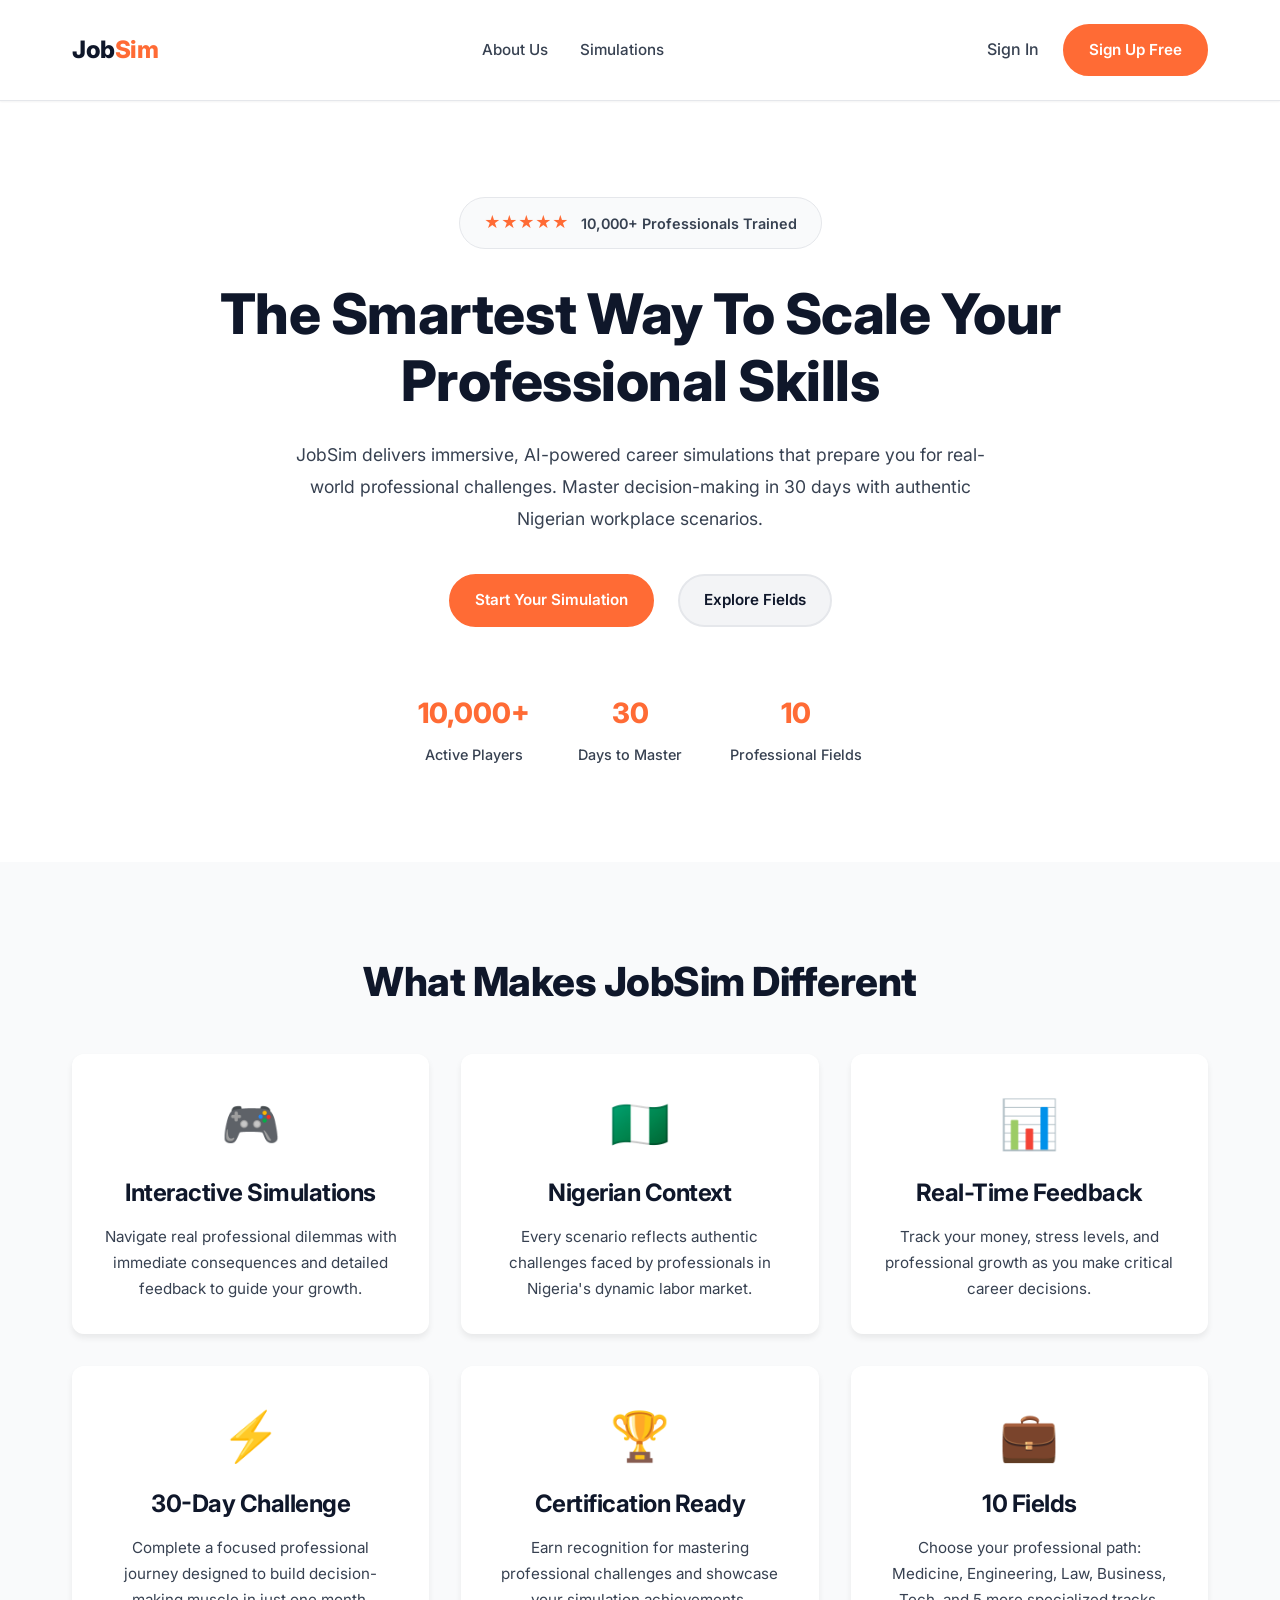
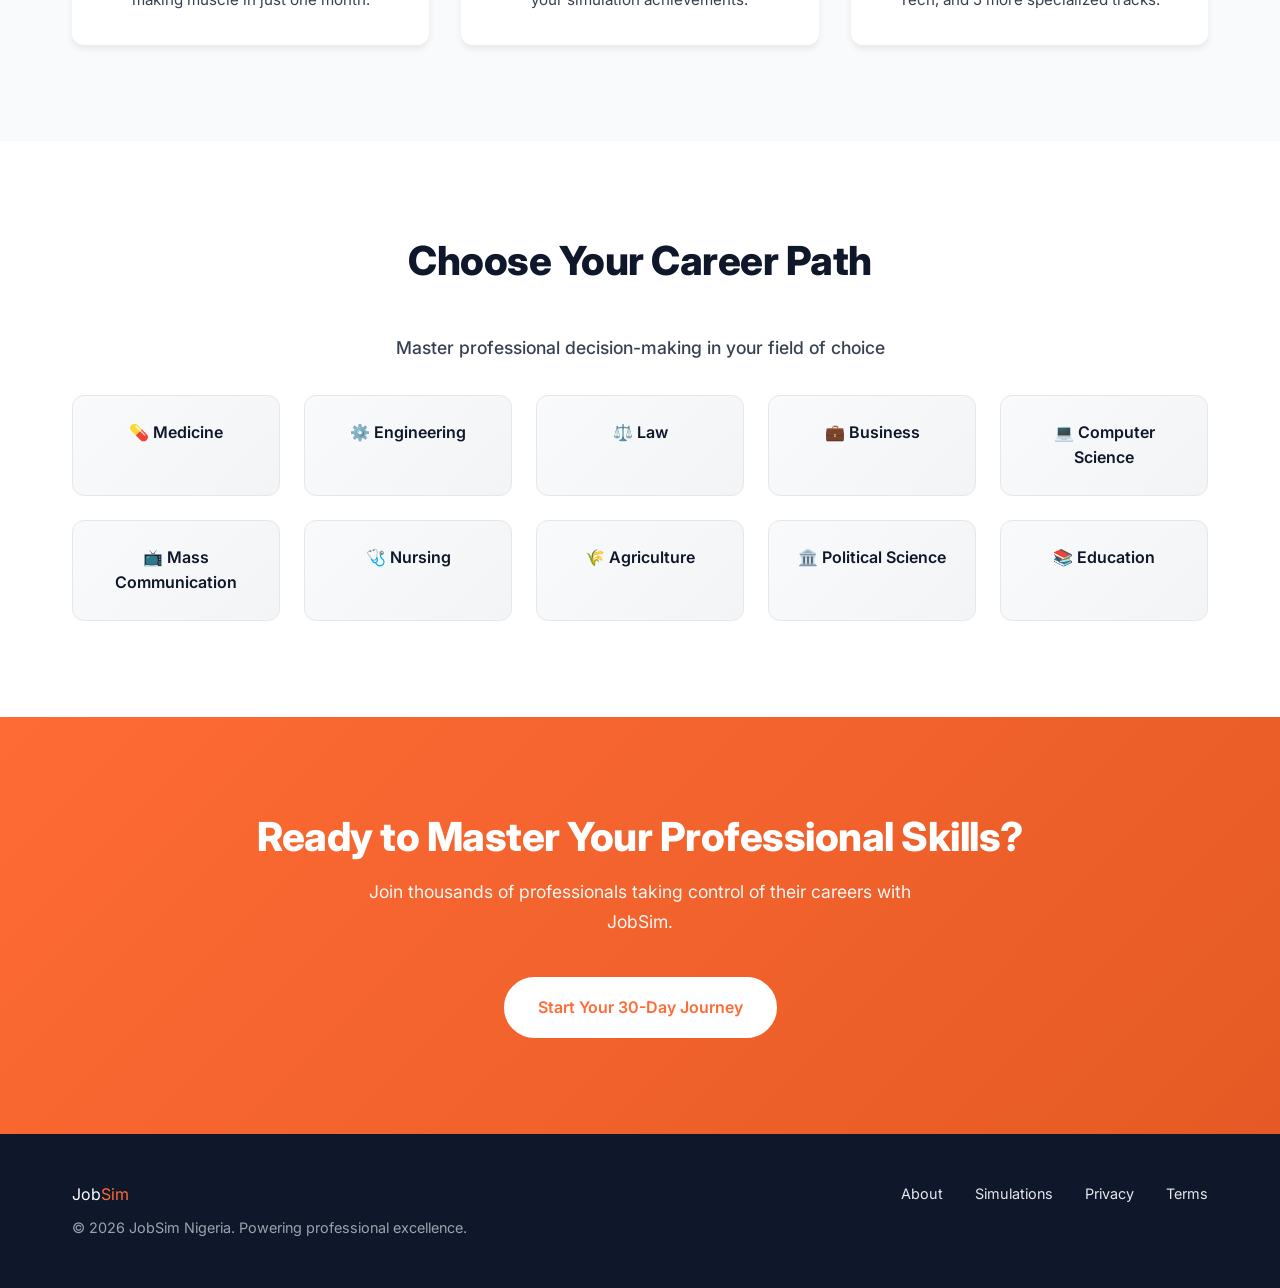
==== commit 59c81709: "Add files via upload" ====
--- a/index.html
+++ b/index.html
@@ -3,39 +3,15 @@
 <head>
     <meta charset="UTF-8">
     <meta name="viewport" content="width=device-width, initial-scale=1.0">
-    <title>JobSim Abuja - 30 Day Business Simulation</title>
+    <title>JobSim - 30 Day Business Simulation</title>
     <link href="https://fonts.googleapis.com/css2?family=Inter:wght@400;500;600;700;800&display=swap" rel="stylesheet">
     <link rel="stylesheet" href="global-style.css">
     <link rel="stylesheet" href="style.css">
+    <script src="theme-init.js"></script>
 </head>
 <body>
-    <!-- Floating Icons Background -->
-    <div class="floating-icons-container" id="floating-icons-container"></div>
-
     <div class="header"></div>
     <div class="container"></div>
     <script src="script.js"></script>
-
-    <script>
-        // Generate floating icons background
-        function createFloatingIcons() {
-            const container = document.getElementById('floating-icons-container');
-            const icons = ['📱', '💼', '📊', '🎯', '⚡', '🏆', '💡', '🚀', '📈', '✨', '🎓', '🔥'];
-            const iconCount = 10;
-
-            for (let i = 0; i < iconCount; i++) {
-                const icon = document.createElement('div');
-                icon.className = 'floating-icon';
-                icon.textContent = icons[Math.floor(Math.random() * icons.length)];
-                icon.style.left = Math.random() * 100 + '%';
-                icon.style.top = Math.random() * 100 + '%';
-                icon.style.animationDuration = (Math.random() * 10 + 15) + 's';
-                icon.style.animationDelay = Math.random() * 5 + 's';
-                container.appendChild(icon);
-            }
-        }
-
-        document.addEventListener('DOMContentLoaded', createFloatingIcons);
-    </script>
 </body>
 </html>
--- a/global-style.css
+++ b/global-style.css
@@ -459,3 +459,159 @@
         padding: 0 1rem;
     }
 }
+
+/* ============ DARK AND LIGHT MODE THEMES ============ */
+
+/* Default - Light Mode */
+:root,
+[data-theme="light"],
+body.light-mode {
+    --bg-primary: #FFFFFF;
+    --bg-secondary: #F9FAFB;
+    --text-primary: #0F172A;
+    --text-secondary: #666666;
+    --border-primary: #E5E7EB;
+    --card-bg: #FFFFFF;
+    --card-border: #E5E7EB;
+    --input-bg: #FFFFFF;
+    --input-border: #D1D5DB;
+}
+
+/* Dark Mode */
+[data-theme="dark"],
+body.dark-mode {
+    --bg-primary: #1a1a1a;
+    --bg-secondary: #2a2a2a;
+    --text-primary: #f0f0f0;
+    --text-secondary: #a0a0a0;
+    --border-primary: #3a3a3a;
+    --card-bg: #252525;
+    --card-border: #3a3a3a;
+    --input-bg: #1f1f1f;
+    --input-border: #3a3a3a;
+}
+
+/* Light Mode Specific Overrides */
+body.light-mode {
+    background-color: #FFFFFF;
+    color: #0F172A;
+}
+
+body.light-mode .navbar {
+    background: linear-gradient(135deg, #667eea 0%, #764ba2 100%);
+    color: white;
+}
+
+body.light-mode .card,
+body.light-mode .settings-section {
+    background-color: #FFFFFF;
+    color: #0F172A;
+    border: 1px solid #E5E7EB;
+}
+
+body.light-mode input[type="text"],
+body.light-mode input[type="email"],
+body.light-mode input[type="password"],
+body.light-mode select,
+body.light-mode textarea {
+    background-color: #FFFFFF;
+    color: #0F172A;
+    border-color: #D1D5DB;
+}
+
+body.light-mode input[type="text"]:focus,
+body.light-mode input[type="email"]:focus,
+body.light-mode input[type="password"]:focus,
+body.light-mode select:focus,
+body.light-mode textarea:focus {
+    border-color: #667eea;
+    background-color: #FFFFFF;
+    color: #0F172A;
+}
+
+/* Dark Mode Specific Overrides */
+body.dark-mode {
+    background-color: #1a1a1a;
+    color: #f0f0f0;
+}
+
+body.dark-mode .navbar {
+    background: linear-gradient(135deg, #1a1a1a 0%, #2d2d2d 100%);
+    color: #f0f0f0;
+    border-bottom: 1px solid #3a3a3a;
+}
+
+body.dark-mode .card,
+body.dark-mode .settings-section {
+    background-color: #252525;
+    color: #f0f0f0;
+    border: 1px solid #3a3a3a;
+}
+
+body.dark-mode input[type="text"],
+body.dark-mode input[type="email"],
+body.dark-mode input[type="password"],
+body.dark-mode select,
+body.dark-mode textarea {
+    background-color: #1f1f1f;
+    color: #f0f0f0;
+    border-color: #3a3a3a;
+}
+
+body.dark-mode input[type="text"]:focus,
+body.dark-mode input[type="email"]:focus,
+body.dark-mode input[type="password"]:focus,
+body.dark-mode select:focus,
+body.dark-mode textarea:focus {
+    border-color: #667eea;
+    background-color: #252525;
+    color: #f0f0f0;
+}
+
+body.dark-mode h1,
+body.dark-mode h2,
+body.dark-mode h3,
+body.dark-mode h4,
+body.dark-mode h5,
+body.dark-mode h6 {
+    color: #f0f0f0;
+}
+
+body.dark-mode p {
+    color: #a0a0a0;
+}
+
+body.dark-mode a {
+    color: #8ab4f8;
+}
+
+body.dark-mode a:hover {
+    color: #a8c5ff;
+}
+
+body.dark-mode .setting-description,
+body.dark-mode .display-value {
+    color: #a0a0a0;
+}
+
+body.dark-mode .btn-secondary {
+    background: transparent;
+    color: #8ab4f8;
+    border-color: #667eea;
+}
+
+body.dark-mode .btn-secondary:hover {
+    background: #667eea;
+    color: white;
+}
+
+body.dark-mode .btn-tertiary {
+    background: #2a2a2a;
+    color: #f0f0f0;
+    border-color: #3a3a3a;
+}
+
+body.dark-mode .btn-tertiary:hover {
+    background: #3a3a3a;
+    border-color: #4a4a4a;
+}
--- a/style.css
+++ b/style.css
@@ -133,25 +133,125 @@
     display: flex;
     gap: 0.5rem;
     align-items: center;
+    flex-wrap: wrap;
+    justify-content: flex-end;
 }
 
 .nav-btn {
-    background: none;
+    background: var(--bg-light);
+    border: 1px solid var(--border-color);
+    padding: 0.75rem 1rem;
+    cursor: pointer;
+    transition: all var(--transition-base);
+    border-radius: var(--radius-md);
+    font-size: 0.9rem;
+    font-weight: 600;
+    color: var(--text-color);
+    white-space: nowrap;
+}
+
+.nav-btn:hover {
+    background-color: var(--brand-color);
+    color: white;
+    border-color: var(--brand-color);
+    transform: translateY(-2px);
+    box-shadow: var(--shadow-md);
+}
+
+.nav-btn:active {
+    transform: translateY(0);
+}
+
+.logout-btn {
+    background: var(--brand-color);
+    color: white;
     border: none;
-    font-size: 1.3rem;
+    padding: 0.75rem 1.25rem;
+    border-radius: var(--radius-md);
+    font-weight: 600;
     cursor: pointer;
+    transition: all var(--transition-base);
+}
+
+.logout-btn:hover {
+    background: var(--brand-color-dark);
+    box-shadow: var(--shadow-md);
+    transform: translateY(-2px);
+}
+
+/* Mobile Dropdown Menu */
+.nav-menu-toggle {
+    display: none;
+    background: var(--bg-light);
+    border: 1px solid var(--border-color);
     padding: 0.5rem;
-    transition: all var(--transition-base);
-    border-radius: var(--radius-md);
-}
-
-.nav-btn:hover {
-    background-color: var(--bg-light);
-    transform: scale(1.15);
-}
-
-.nav-btn:active {
-    transform: scale(0.95);
+    border-radius: var(--radius-md);
+    cursor: pointer;
+    font-size: 1.25rem;
+}
+
+@media (max-width: 768px) {
+    .header-content {
+        flex-wrap: wrap;
+        gap: 1rem;
+    }
+
+    .header-left {
+        flex-basis: auto;
+    }
+
+    .header-stats {
+        flex-basis: 100%;
+        order: 3;
+        text-align: left;
+        font-size: 0.85rem;
+    }
+
+    .header-nav {
+        flex-basis: 100%;
+        order: 2;
+        flex-wrap: wrap;
+        display: none;
+        gap: 0.5rem;
+    }
+
+    .header-nav.active {
+        display: flex;
+    }
+
+    .nav-menu-toggle {
+        display: flex;
+        align-items: center;
+        justify-content: center;
+    }
+
+    .nav-btn {
+        flex: 1;
+        min-width: 100px;
+        padding: 0.6rem 0.75rem;
+        font-size: 0.85rem;
+    }
+}
+
+@media (max-width: 480px) {
+    .header-left h1 {
+        font-size: 1.25rem;
+    }
+
+    .header-stats {
+        font-size: 0.75rem;
+    }
+
+    .nav-btn {
+        min-width: 80px;
+        padding: 0.5rem 0.5rem;
+        font-size: 0.8rem;
+    }
+
+    .logout-btn {
+        padding: 0.5rem 0.75rem;
+        font-size: 0.85rem;
+    }
 }
 
 /* ============ CONTAINER ============ */
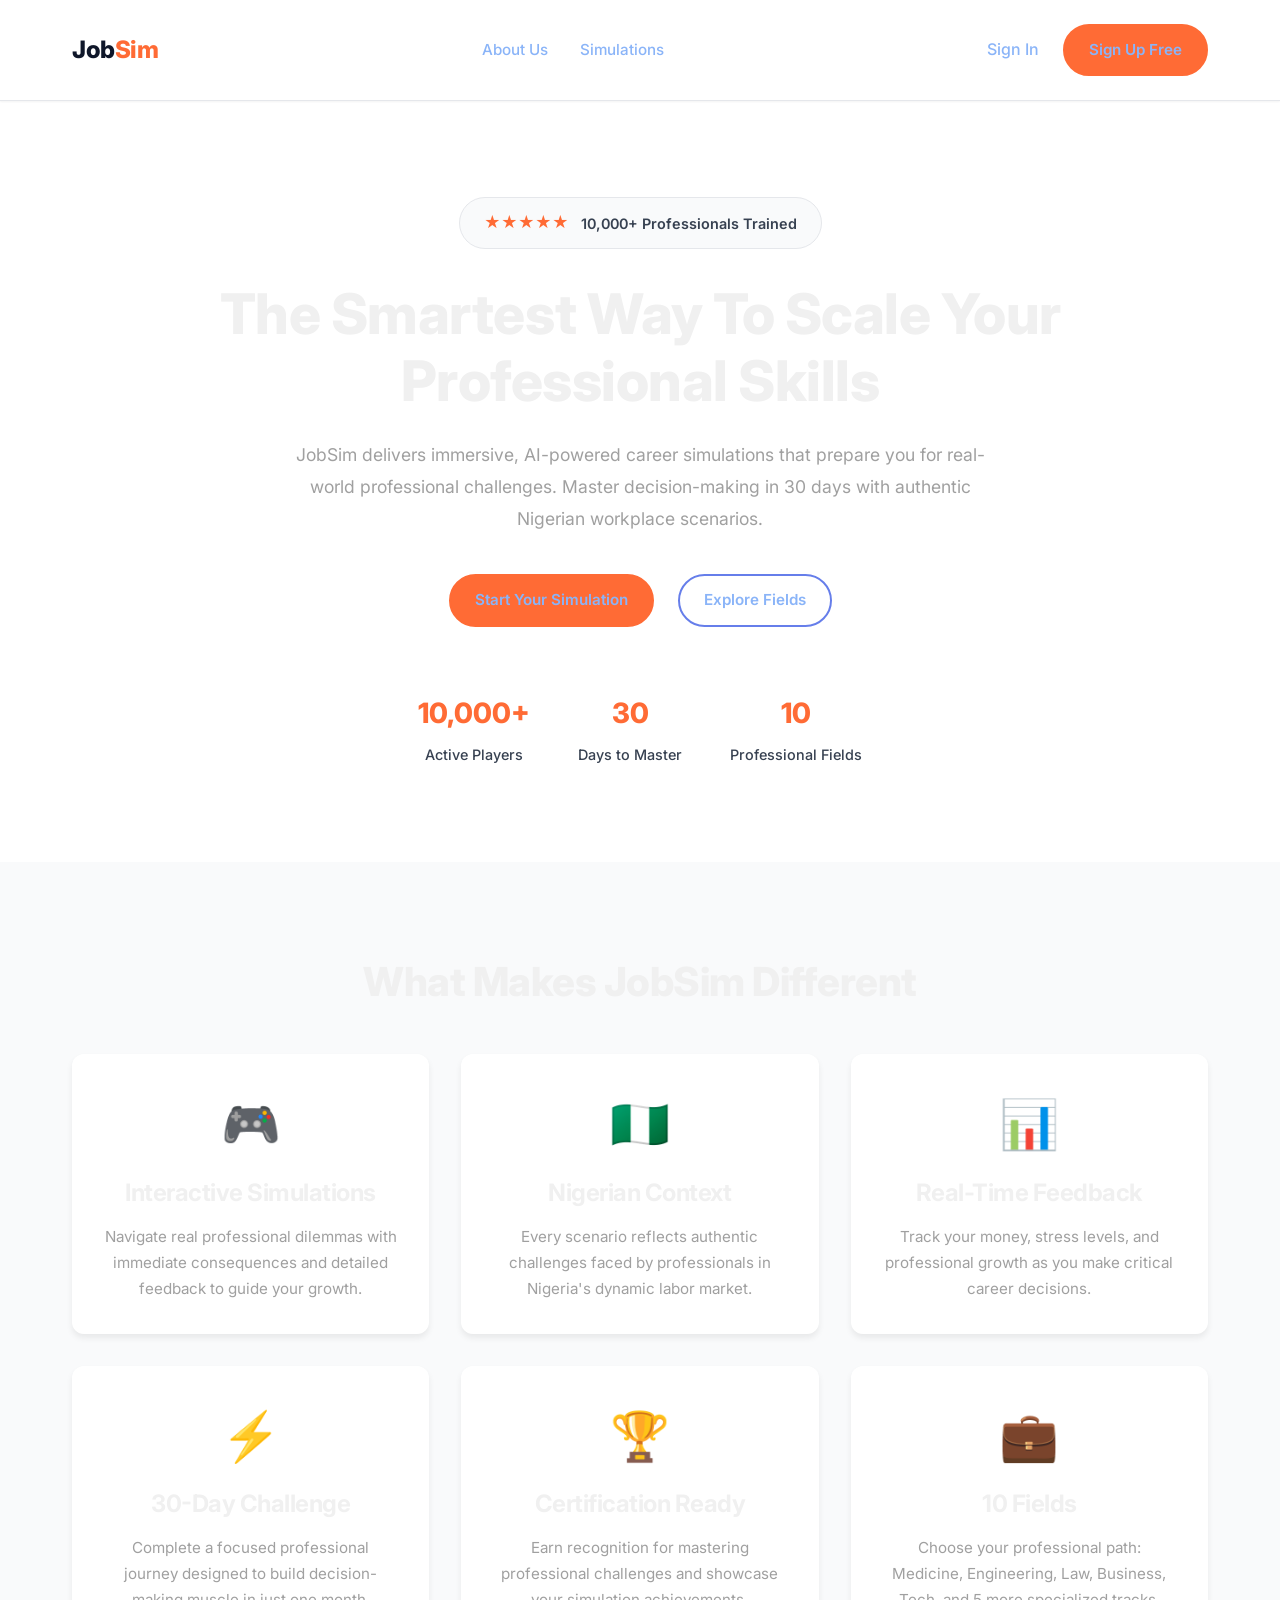
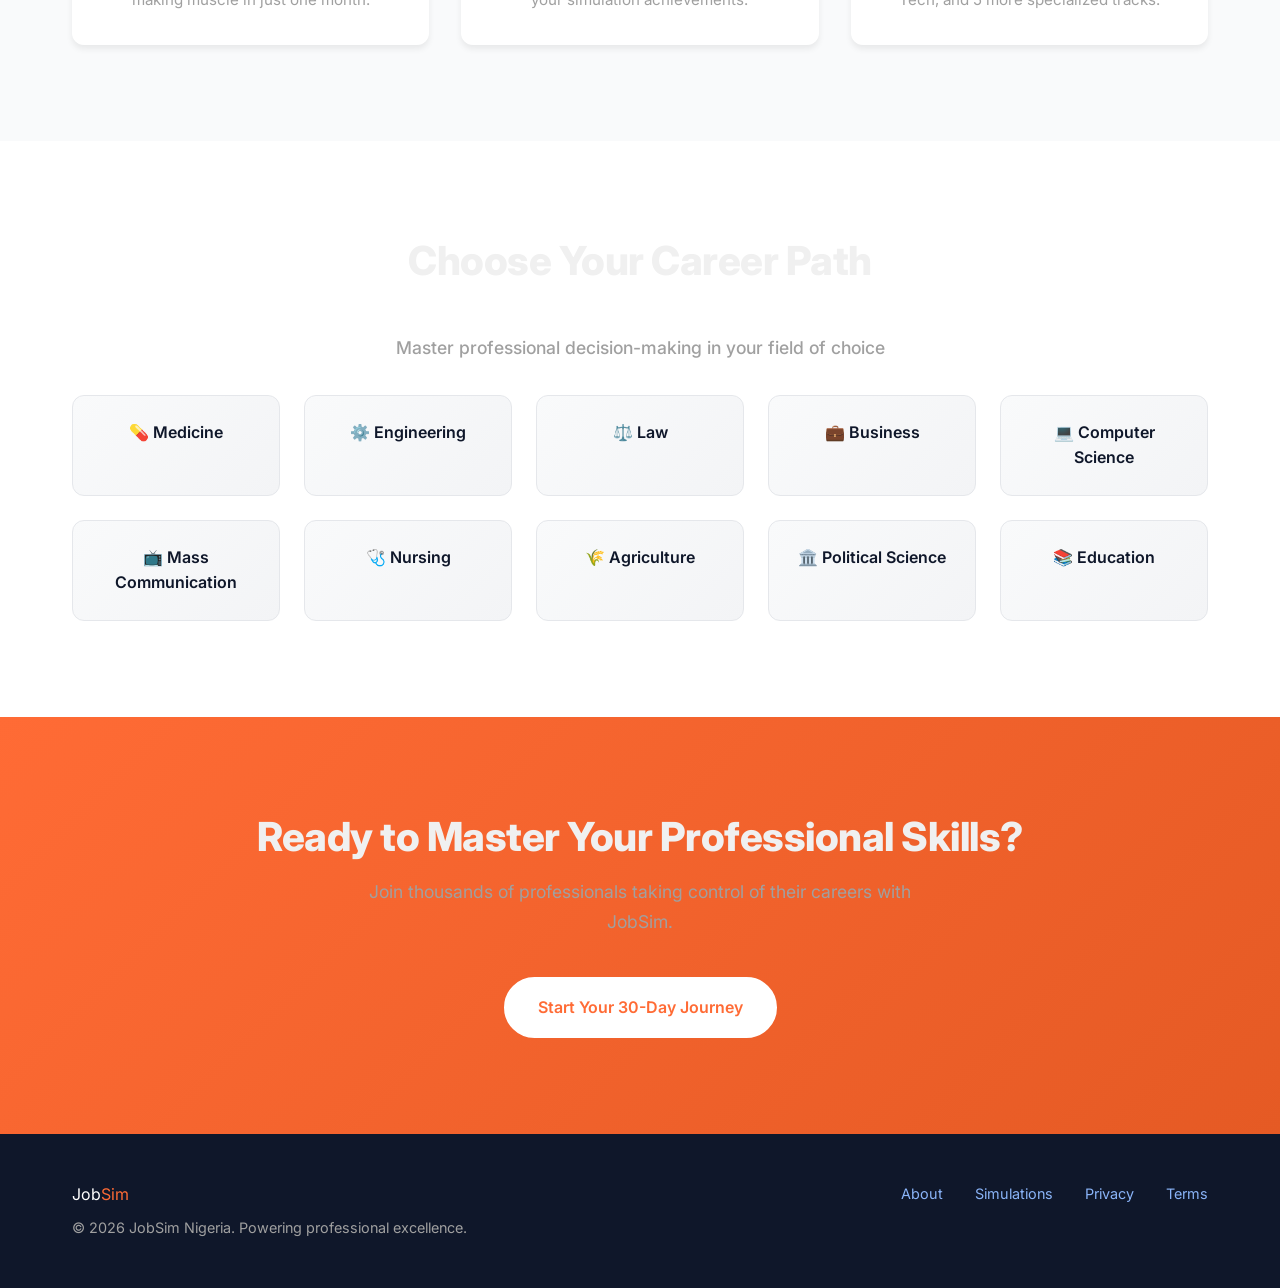
==== commit 4f956167: "Add files via upload" ====
--- a/index.html
+++ b/index.html
@@ -7,6 +7,7 @@
     <link href="https://fonts.googleapis.com/css2?family=Inter:wght@400;500;600;700;800&display=swap" rel="stylesheet">
     <link rel="stylesheet" href="global-style.css">
     <link rel="stylesheet" href="style.css">
+    <script src="config.js"></script>
     <script src="theme-init.js"></script>
 </head>
 <body>
--- a/global-style.css
+++ b/global-style.css
@@ -50,6 +50,10 @@
     --transition-slow: 300ms ease;
 }
 
+html, body {
+    overflow-x: hidden;
+}
+
 html {
     scroll-behavior: smooth;
 }
@@ -116,6 +120,11 @@
 
 a:hover {
     color: var(--brand-color-dark);
+}
+
+a:focus {
+    outline: 2px solid var(--brand-color);
+    outline-offset: 2px;
 }
 
 /* ============ BUTTONS - UNIFIED STYLE ============ */
@@ -172,10 +181,19 @@
     transform: translateY(-2px);
 }
 
+.btn-secondary:active:not(:disabled) {
+    transform: translateY(0);
+}
+
 .btn-secondary:disabled {
     opacity: 0.6;
     cursor: not-allowed;
     transform: none;
+}
+
+.btn:focus {
+    outline: 2px solid var(--brand-color);
+    outline-offset: 2px;
 }
 
 .btn-ghost {
--- a/style.css
+++ b/style.css
@@ -179,21 +179,12 @@
     transform: translateY(-2px);
 }
 
-/* Mobile Dropdown Menu */
-.nav-menu-toggle {
-    display: none;
-    background: var(--bg-light);
-    border: 1px solid var(--border-color);
-    padding: 0.5rem;
-    border-radius: var(--radius-md);
-    cursor: pointer;
-    font-size: 1.25rem;
-}
-
+/* ============ MOBILE RESPONSIVE ============ */
 @media (max-width: 768px) {
     .header-content {
         flex-wrap: wrap;
         gap: 1rem;
+        position: relative;
     }
 
     .header-left {
@@ -207,29 +198,92 @@
         font-size: 0.85rem;
     }
 
+    /* Side Drawer Animation */
     .header-nav {
-        flex-basis: 100%;
-        order: 2;
-        flex-wrap: wrap;
-        display: none;
-        gap: 0.5rem;
+        position: fixed;
+        top: 0;
+        right: -320px;
+        width: 280px;
+        height: 100vh;
+        flex-direction: column;
+        gap: 0.75rem;
+        background: linear-gradient(135deg, var(--bg-white) 0%, var(--bg-light) 100%);
+        border-left: 3px solid var(--brand-color);
+        padding: 2rem 1rem;
+        box-shadow: var(--shadow-xl);
+        z-index: 1000;
+        transition: right var(--transition-slow);
+        overflow-y: auto;
+        display: flex;
     }
 
     .header-nav.active {
-        display: flex;
-    }
-
-    .nav-menu-toggle {
-        display: flex;
-        align-items: center;
-        justify-content: center;
+        right: 0;
+    }
+
+    /* Close button for side menu */
+    .header-nav::before {
+        content: '✕';
+        position: absolute;
+        top: 1rem;
+        right: 1rem;
+        font-size: 1.5rem;
+        cursor: pointer;
+        color: var(--text-color);
+        opacity: 0.6;
+        transition: opacity var(--transition-base);
+    }
+
+    .header-nav::before:hover {
+        opacity: 1;
     }
 
     .nav-btn {
-        flex: 1;
-        min-width: 100px;
-        padding: 0.6rem 0.75rem;
-        font-size: 0.85rem;
+        width: 100%;
+        padding: 1rem 1rem;
+        font-size: 0.95rem;
+        text-align: left;
+        background: var(--bg-white);
+        border: 2px solid var(--border-light);
+        border-radius: var(--radius-lg);
+        transition: all var(--transition-base);
+        font-weight: 600;
+        color: var(--headline-color);
+        cursor: pointer;
+    }
+
+    .nav-btn:hover {
+        background: var(--brand-color);
+        color: white;
+        border-color: var(--brand-color);
+        transform: translateX(-8px);
+        box-shadow: var(--shadow-md);
+    }
+
+    .nav-btn:active {
+        transform: translateX(-6px);
+    }
+
+    .logout-btn {
+        margin-top: auto;
+        background: linear-gradient(135deg, var(--brand-color) 0%, var(--brand-color-dark) 100%);
+        color: white;
+        border: none;
+        padding: 1rem;
+        border-radius: var(--radius-lg);
+        font-weight: 600;
+        cursor: pointer;
+        transition: all var(--transition-base);
+        font-size: 0.95rem;
+    }
+
+    .logout-btn:hover {
+        transform: translateY(-2px);
+        box-shadow: var(--shadow-lg);
+    }
+
+    .logout-btn:active {
+        transform: translateY(0);
     }
 }
 
@@ -243,7 +297,7 @@
     }
 
     .nav-btn {
-        min-width: 80px;
+        min-width: auto;
         padding: 0.5rem 0.5rem;
         font-size: 0.8rem;
     }
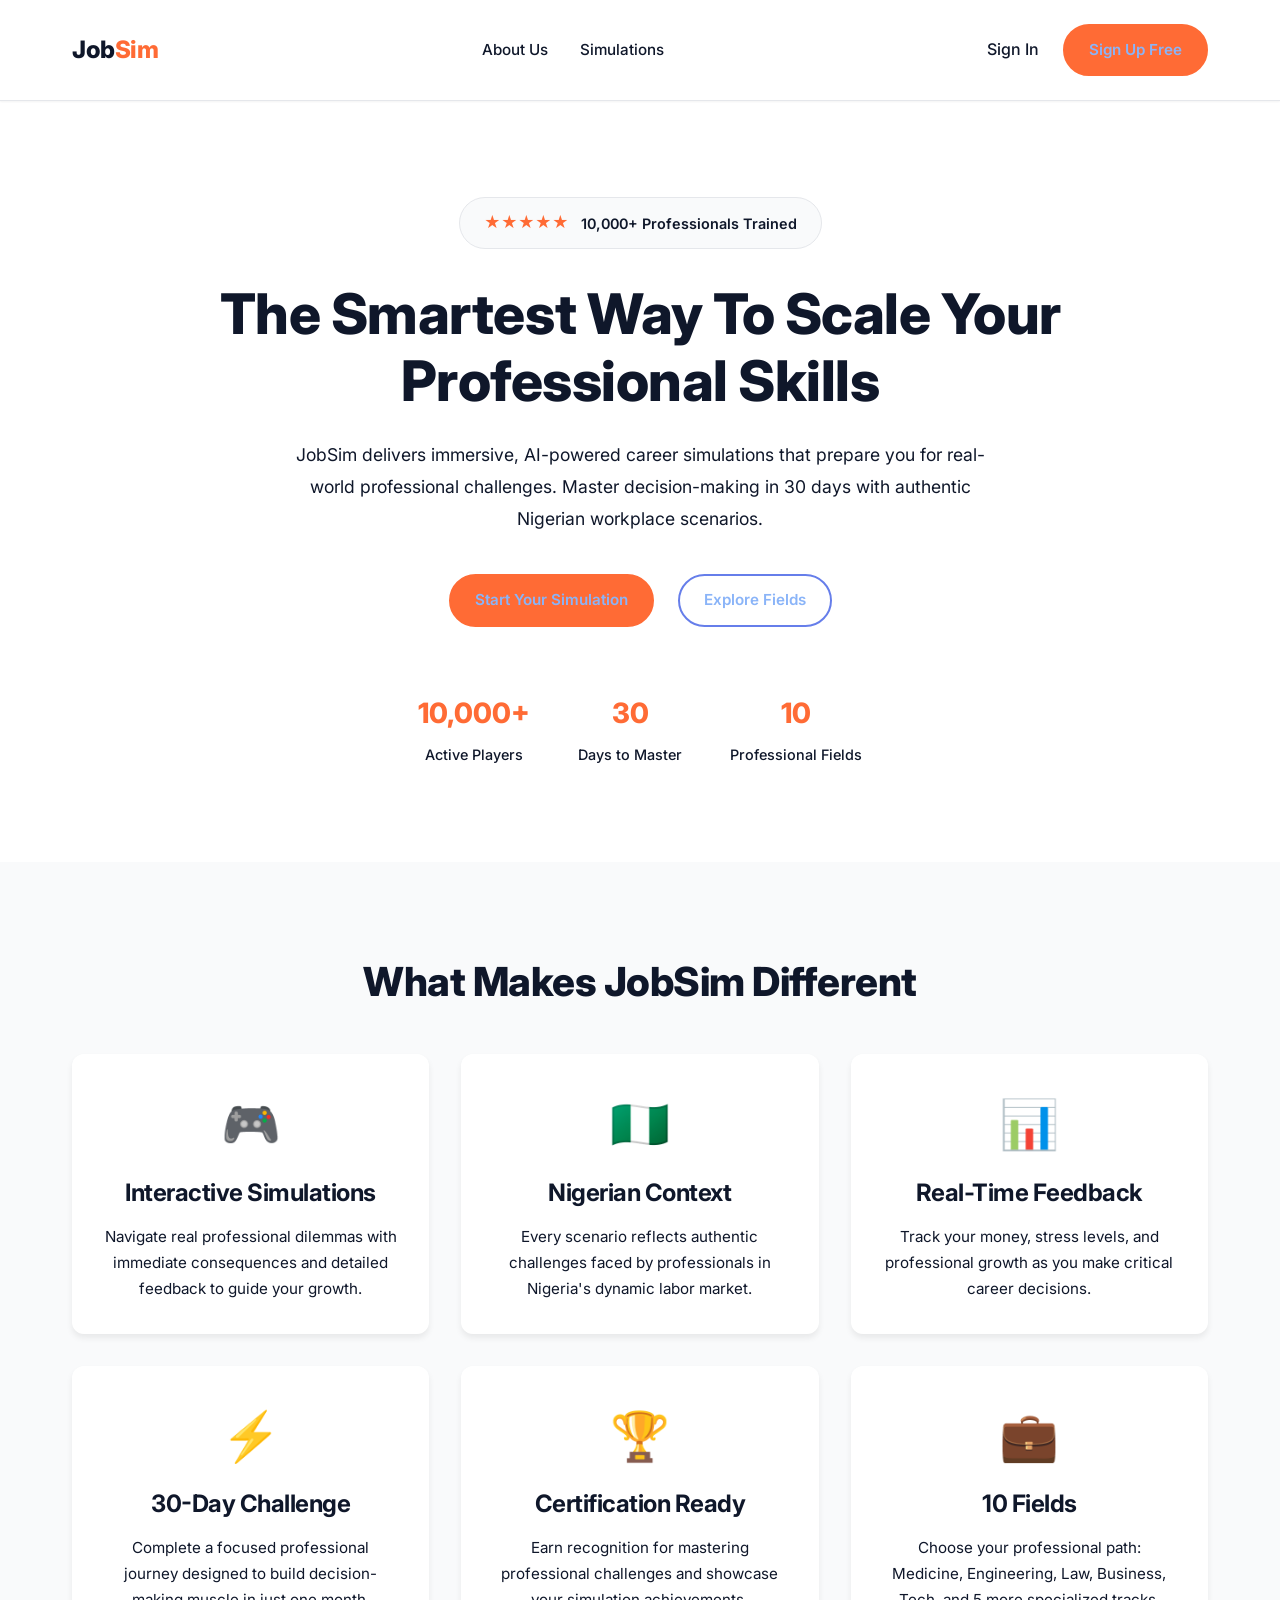
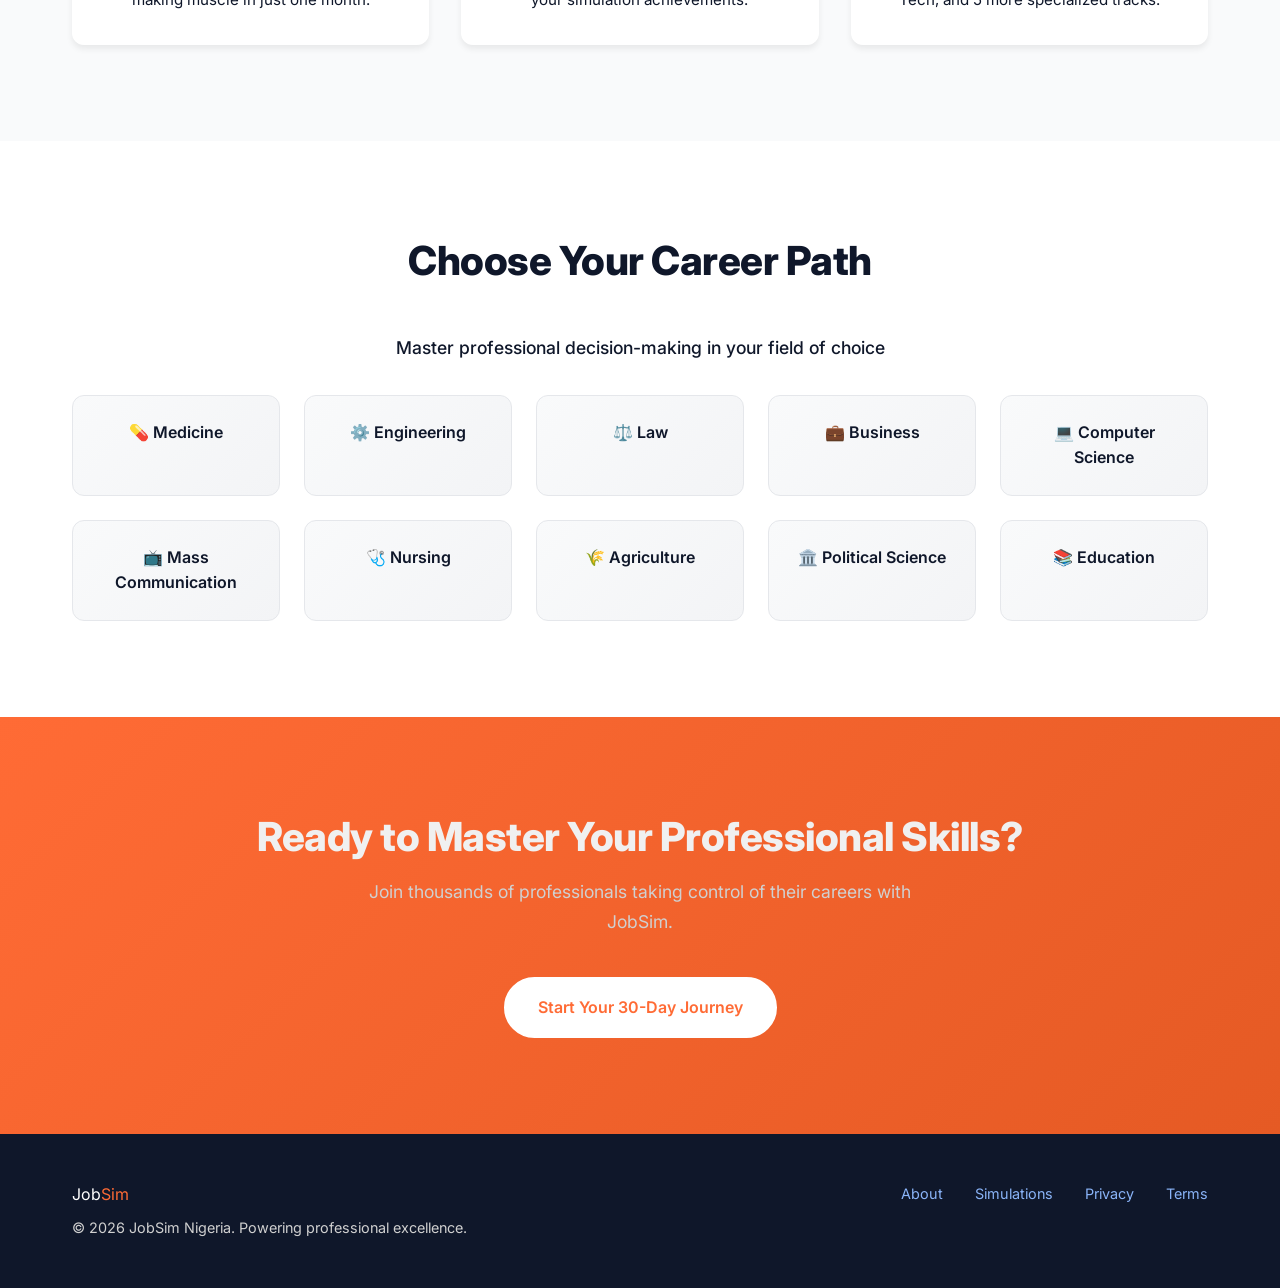
==== commit 8f4f0759: "Add files via upload" ====
--- a/index.html
+++ b/index.html
@@ -4,6 +4,7 @@
     <meta charset="UTF-8">
     <meta name="viewport" content="width=device-width, initial-scale=1.0">
     <title>JobSim - 30 Day Business Simulation</title>
+    <link rel="icon" type="image/svg+xml" href="favicon.svg">
     <link href="https://fonts.googleapis.com/css2?family=Inter:wght@400;500;600;700;800&display=swap" rel="stylesheet">
     <link rel="stylesheet" href="global-style.css">
     <link rel="stylesheet" href="style.css">
@@ -11,6 +12,12 @@
     <script src="theme-init.js"></script>
 </head>
 <body>
+    <div class="top-nav" style="display: flex; justify-content: center; gap: 12px; background: #111; padding: 10px; position: sticky; top: 0; z-index: 100;">
+        <button onclick="triggerAgeUp()" style="background:#1e88e5;color:#fff;border:0;border-radius:8px;padding:8px 14px;cursor:pointer;">▶️ Age Up</button>
+        <button onclick="openMarket()" style="background:#ffd700;color:#000;border:0;border-radius:8px;padding:8px 14px;cursor:pointer;">💰 Market</button>
+        <button onclick="openLifestyle()" style="background:#9c27b0;color:#fff;border:0;border-radius:8px;padding:8px 14px;cursor:pointer;">🎯 Lifestyle</button>
+        <button onclick="apiCheckLifeCycle();" style="background:#4caf50;color:#fff;border:0;border-radius:8px;padding:8px 14px;cursor:pointer;">⚙️ Check Life Status</button>
+    </div>
     <div class="header"></div>
     <div class="container"></div>
     <script src="script.js"></script>
--- a/global-style.css
+++ b/global-style.css
@@ -10,8 +10,8 @@
     --brand-color: #FF6B35;
     --brand-color-dark: #E55A24;
     --headline-color: #0F172A;
-    --text-color: #374151;
-    --text-light: #6B7280;
+    --text-color: #1F2937;
+    --text-light: #4B5563;
     --bg-white: #FFFFFF;
     --bg-light: #F9FAFB;
     --bg-lighter: #F3F4F6;
@@ -487,7 +487,7 @@
     --bg-primary: #FFFFFF;
     --bg-secondary: #F9FAFB;
     --text-primary: #0F172A;
-    --text-secondary: #666666;
+    --text-secondary: #1F2937;
     --border-primary: #E5E7EB;
     --card-bg: #FFFFFF;
     --card-border: #E5E7EB;
@@ -501,7 +501,7 @@
     --bg-primary: #1a1a1a;
     --bg-secondary: #2a2a2a;
     --text-primary: #f0f0f0;
-    --text-secondary: #a0a0a0;
+    --text-secondary: #e0e0e0;
     --border-primary: #3a3a3a;
     --card-bg: #252525;
     --card-border: #3a3a3a;
@@ -596,7 +596,7 @@
 }
 
 body.dark-mode p {
-    color: #a0a0a0;
+    color: #d0d0d0;
 }
 
 body.dark-mode a {
@@ -609,7 +609,7 @@
 
 body.dark-mode .setting-description,
 body.dark-mode .display-value {
-    color: #a0a0a0;
+    color: #d0d0d0;
 }
 
 body.dark-mode .btn-secondary {
--- a/style.css
+++ b/style.css
@@ -179,6 +179,114 @@
     transform: translateY(-2px);
 }
 
+/* ============ MENU BUTTON STYLING ============ */
+.nav-menu-toggle {
+    display: none;
+    background: linear-gradient(135deg, var(--brand-color) 0%, var(--brand-color-dark) 100%);
+    color: white;
+    border: none;
+    width: 48px;
+    height: 48px;
+    border-radius: 50%;
+    font-size: 1.5rem;
+    cursor: pointer;
+    transition: all var(--transition-base);
+    box-shadow: var(--shadow-md);
+    position: relative;
+    z-index: 999;
+}
+
+.nav-menu-toggle:hover {
+    transform: scale(1.1) rotate(90deg);
+    box-shadow: var(--shadow-lg);
+}
+
+.nav-menu-toggle:active {
+    transform: scale(0.95) rotate(90deg);
+}
+
+/* ============ TOAST NOTIFICATION ============ */
+.success-toast {
+    position: fixed;
+    top: 2rem;
+    right: 2rem;
+    background: linear-gradient(135deg, #10B981 0%, #059669 100%);
+    color: white;
+    padding: 1rem 1.5rem;
+    border-radius: var(--radius-lg);
+    box-shadow: var(--shadow-lg);
+    animation: slideInRight 0.4s ease-out, slideOutRight 0.4s ease-in 1.1s forwards;
+    z-index: 9999;
+    font-weight: 600;
+}
+
+@keyframes slideInRight {
+    from {
+        transform: translateX(400px);
+        opacity: 0;
+    }
+    to {
+        transform: translateX(0);
+        opacity: 1;
+    }
+}
+
+@keyframes slideOutRight {
+    from {
+        transform: translateX(0);
+        opacity: 1;
+    }
+    to {
+        transform: translateX(400px);
+        opacity: 0;
+    }
+}
+
+/* ============ BOUNCING ANIMATION ============ */
+@keyframes bounce {
+    0%, 100% {
+        transform: translateY(0);
+    }
+    50% {
+        transform: translateY(-10px);
+    }
+}
+
+/* ============ PULSE ANIMATION ============ */
+@keyframes pulse {
+    0%, 100% {
+        opacity: 1;
+    }
+    50% {
+        opacity: 0.5;
+    }
+}
+
+/* ============ GLOW ANIMATION ============ */
+@keyframes glow {
+    0%, 100% {
+        box-shadow: var(--shadow-md);
+    }
+    50% {
+        box-shadow: var(--shadow-xl), 0 0 20px rgba(255, 107, 53, 0.4);
+    }
+}
+
+/* ============ SHAKE ANIMATION ============ */
+@keyframes shake {
+    0%, 100% { transform: translateX(0); }
+    25% { transform: translateX(-5px); }
+    75% { transform: translateX(5px); }
+}
+
+.choice-btn:hover {
+    animation: pulse 0.8s infinite;
+}
+
+.btn:hover {
+    animation: bounce 0.6s ease-in-out;
+}
+
 /* ============ MOBILE RESPONSIVE ============ */
 @media (max-width: 768px) {
     .header-content {
@@ -196,6 +304,14 @@
         order: 3;
         text-align: left;
         font-size: 0.85rem;
+    }
+
+    .nav-menu-toggle {
+        display: flex !important;
+        align-items: center;
+        justify-content: center;
+        animation: pulse 2s infinite;
+        order: 2;
     }
 
     /* Side Drawer Animation */
@@ -219,6 +335,7 @@
 
     .header-nav.active {
         right: 0;
+        animation: slideInRight 0.4s ease-out;
     }
 
     /* Close button for side menu */
@@ -236,6 +353,7 @@
 
     .header-nav::before:hover {
         opacity: 1;
+        transform: rotate(90deg);
     }
 
     .nav-btn {
@@ -258,6 +376,7 @@
         border-color: var(--brand-color);
         transform: translateX(-8px);
         box-shadow: var(--shadow-md);
+        animation: none;
     }
 
     .nav-btn:active {
@@ -437,7 +556,7 @@
 .impact-stress-positive { color: #EF4444; }
 .impact-stress-negative { color: #10B981; }
 .impact-growth-positive { color: #3B82F6; }
-.impact-growth-negative { color: #9CA3AF; }
+.impact-growth-negative { color: #c0c0c0; }
 
 /* ============ CONSEQUENCE VIEW ============ */
 .consequence-title {
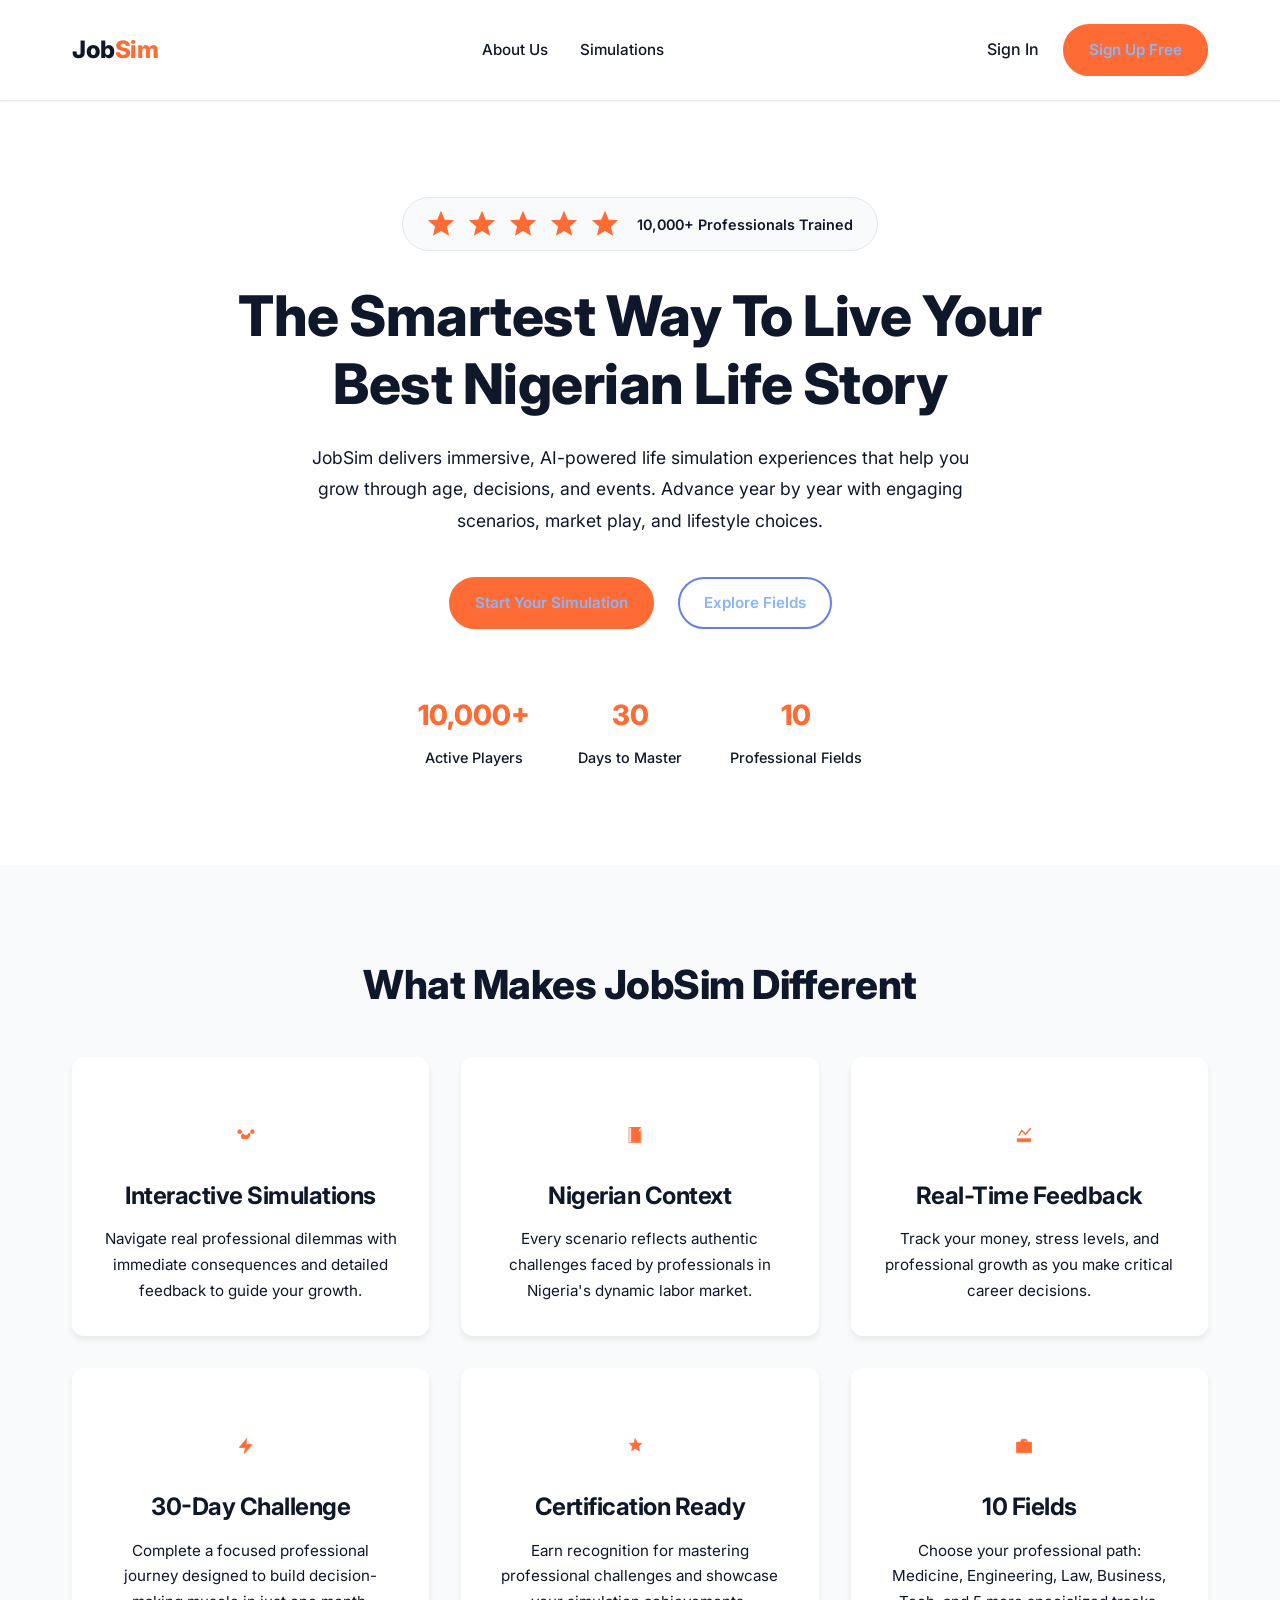
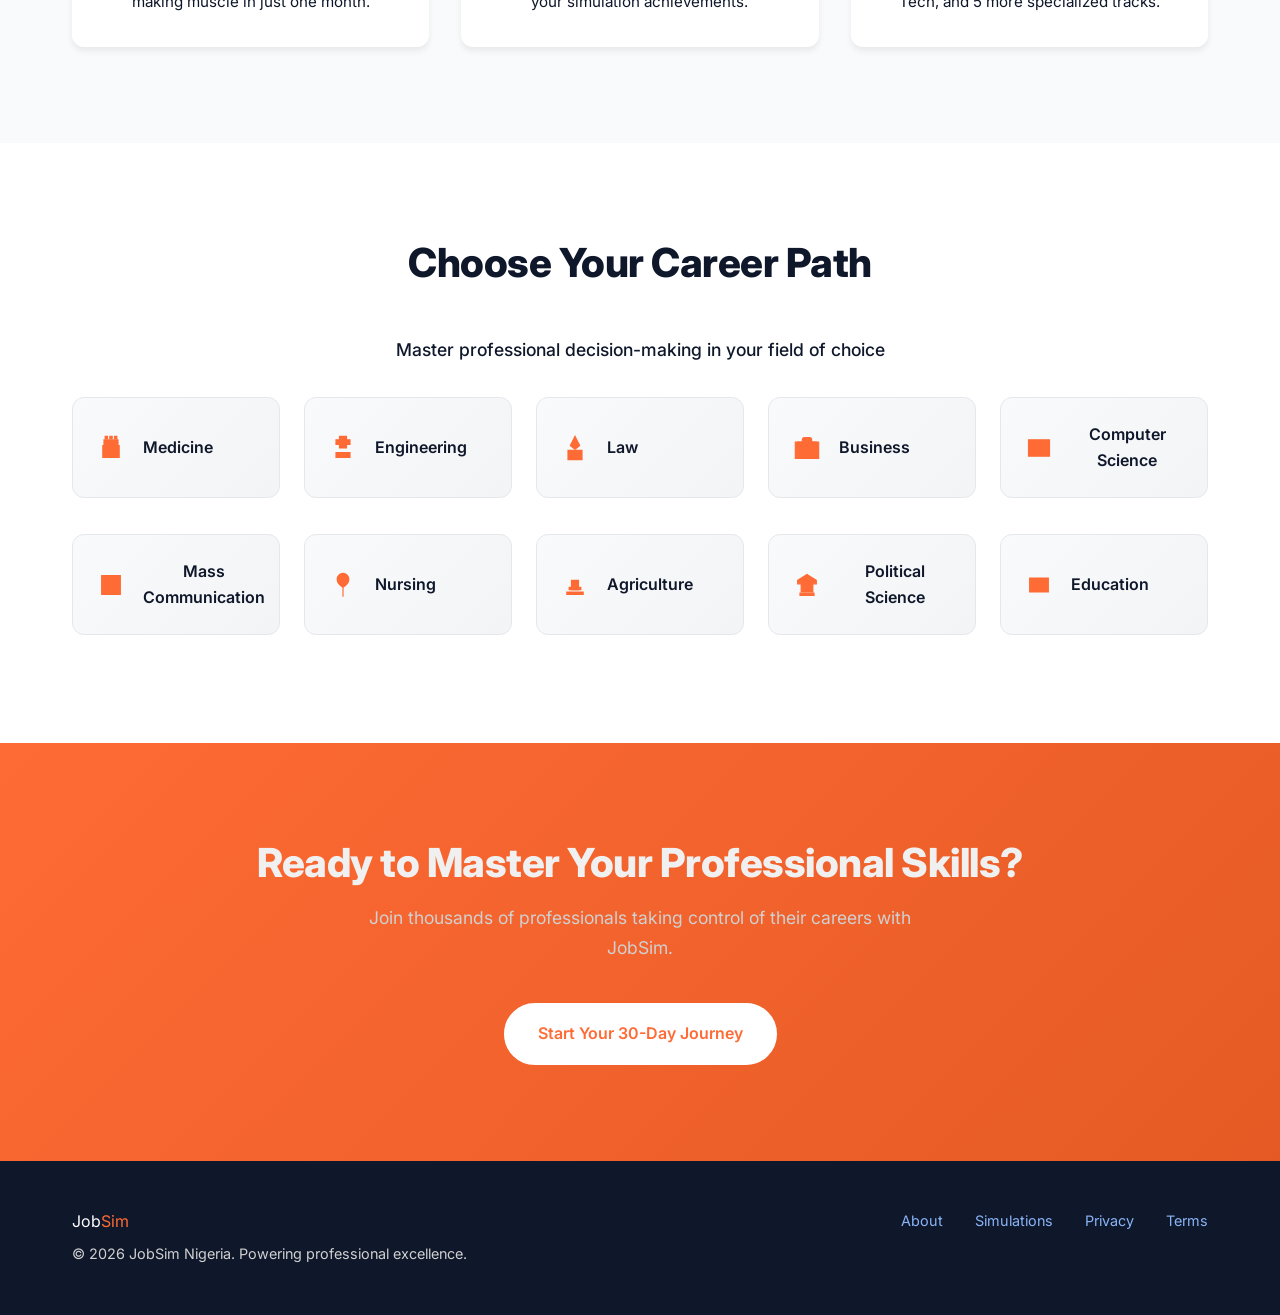
==== commit bd0403c0: "Add files via upload" ====
--- a/index.html
+++ b/index.html
@@ -3,7 +3,7 @@
 <head>
     <meta charset="UTF-8">
     <meta name="viewport" content="width=device-width, initial-scale=1.0">
-    <title>JobSim - 30 Day Business Simulation</title>
+    <title>JobSim - Life Simulation</title>
     <link rel="icon" type="image/svg+xml" href="favicon.svg">
     <link href="https://fonts.googleapis.com/css2?family=Inter:wght@400;500;600;700;800&display=swap" rel="stylesheet">
     <link rel="stylesheet" href="global-style.css">
@@ -13,10 +13,10 @@
 </head>
 <body>
     <div class="top-nav" style="display: flex; justify-content: center; gap: 12px; background: #111; padding: 10px; position: sticky; top: 0; z-index: 100;">
-        <button onclick="triggerAgeUp()" style="background:#1e88e5;color:#fff;border:0;border-radius:8px;padding:8px 14px;cursor:pointer;">▶️ Age Up</button>
-        <button onclick="openMarket()" style="background:#ffd700;color:#000;border:0;border-radius:8px;padding:8px 14px;cursor:pointer;">💰 Market</button>
-        <button onclick="openLifestyle()" style="background:#9c27b0;color:#fff;border:0;border-radius:8px;padding:8px 14px;cursor:pointer;">🎯 Lifestyle</button>
-        <button onclick="apiCheckLifeCycle();" style="background:#4caf50;color:#fff;border:0;border-radius:8px;padding:8px 14px;cursor:pointer;">⚙️ Check Life Status</button>
+        <button onclick="triggerAgeUp()" style="background:#1e88e5;color:#fff;border:0;border-radius:8px;padding:8px 14px;cursor:pointer;">Age Up</button>
+        <button onclick="openMarket()" style="background:#1e88e5;color:#fff;border:0;border-radius:8px;padding:8px 14px;cursor:pointer;">Market</button>
+        <button onclick="openLifestyle()" style="background:#1e88e5;color:#fff;border:0;border-radius:8px;padding:8px 14px;cursor:pointer;">Lifestyle</button>
+        <button onclick="apiCheckLifeCycle();" style="background:#1e88e5;color:#fff;border:0;border-radius:8px;padding:8px 14px;cursor:pointer;">Check Life Status</button>
     </div>
     <div class="header"></div>
     <div class="container"></div>
